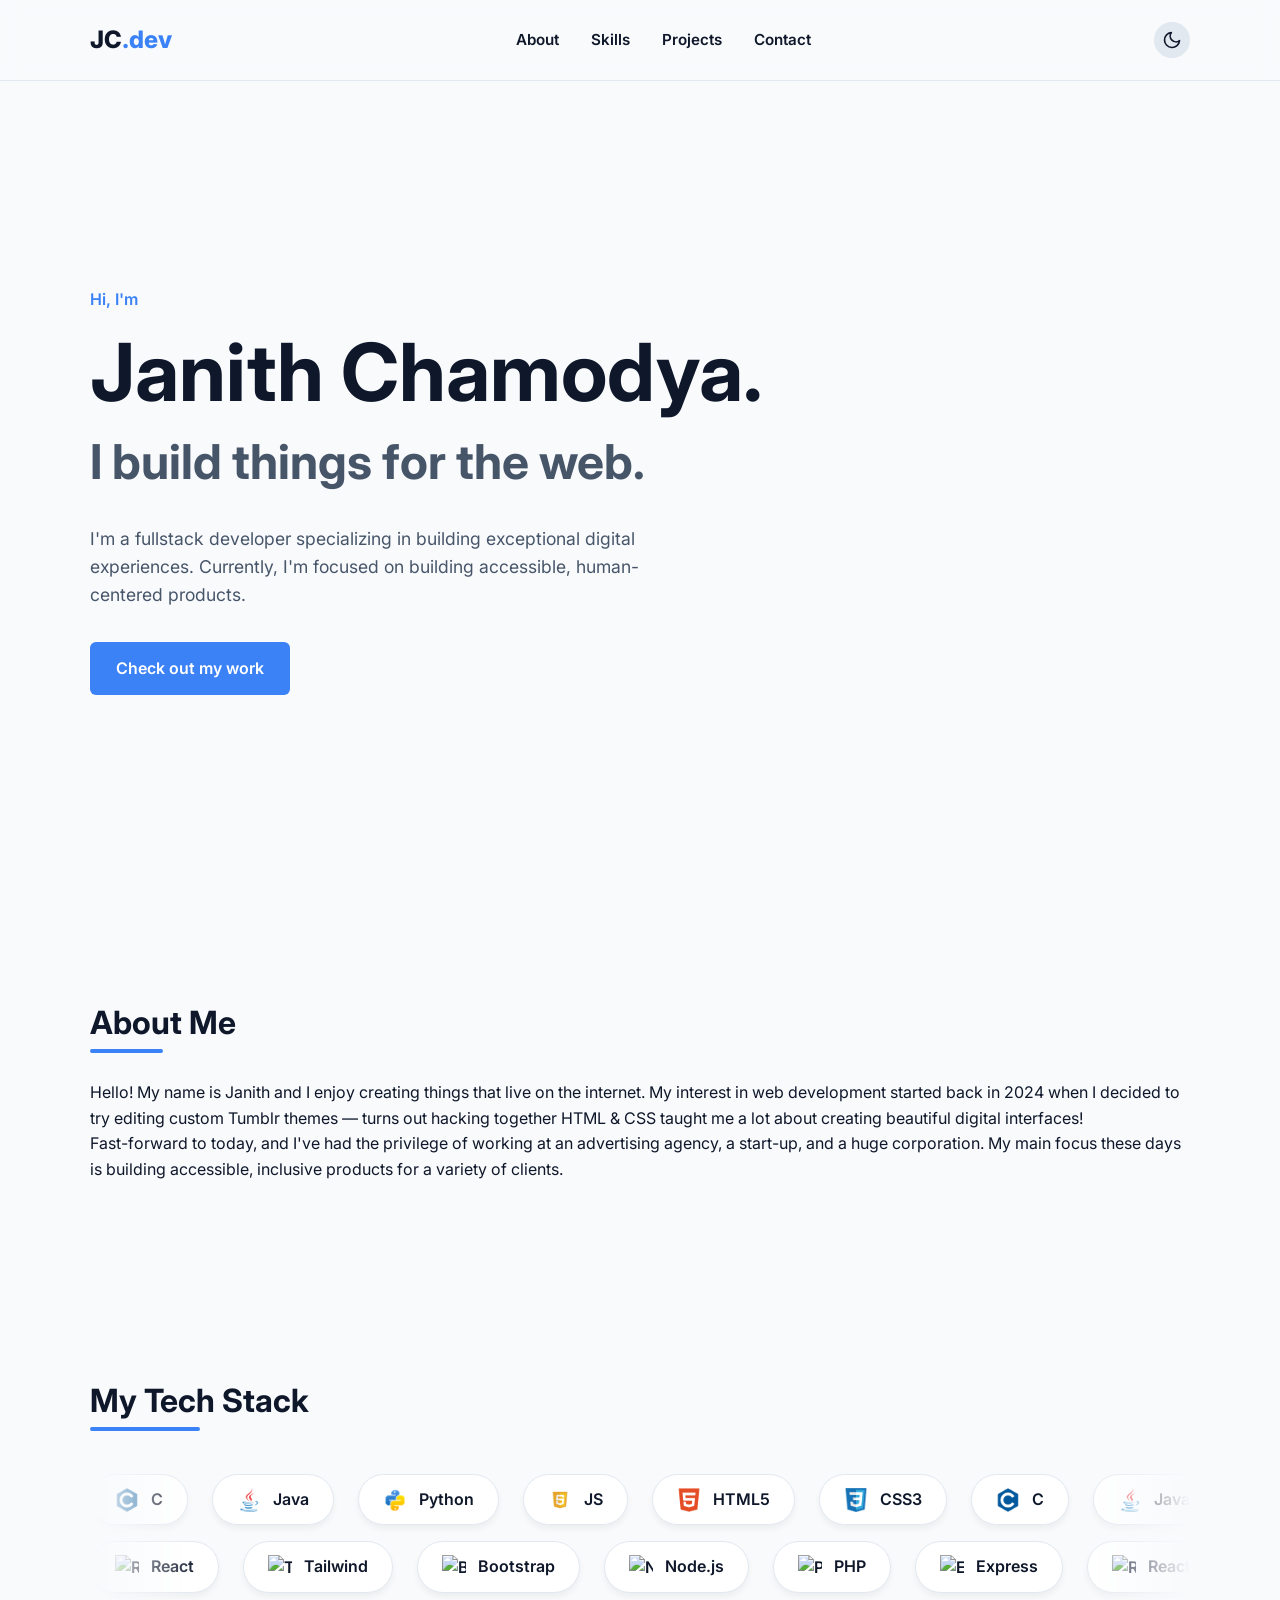
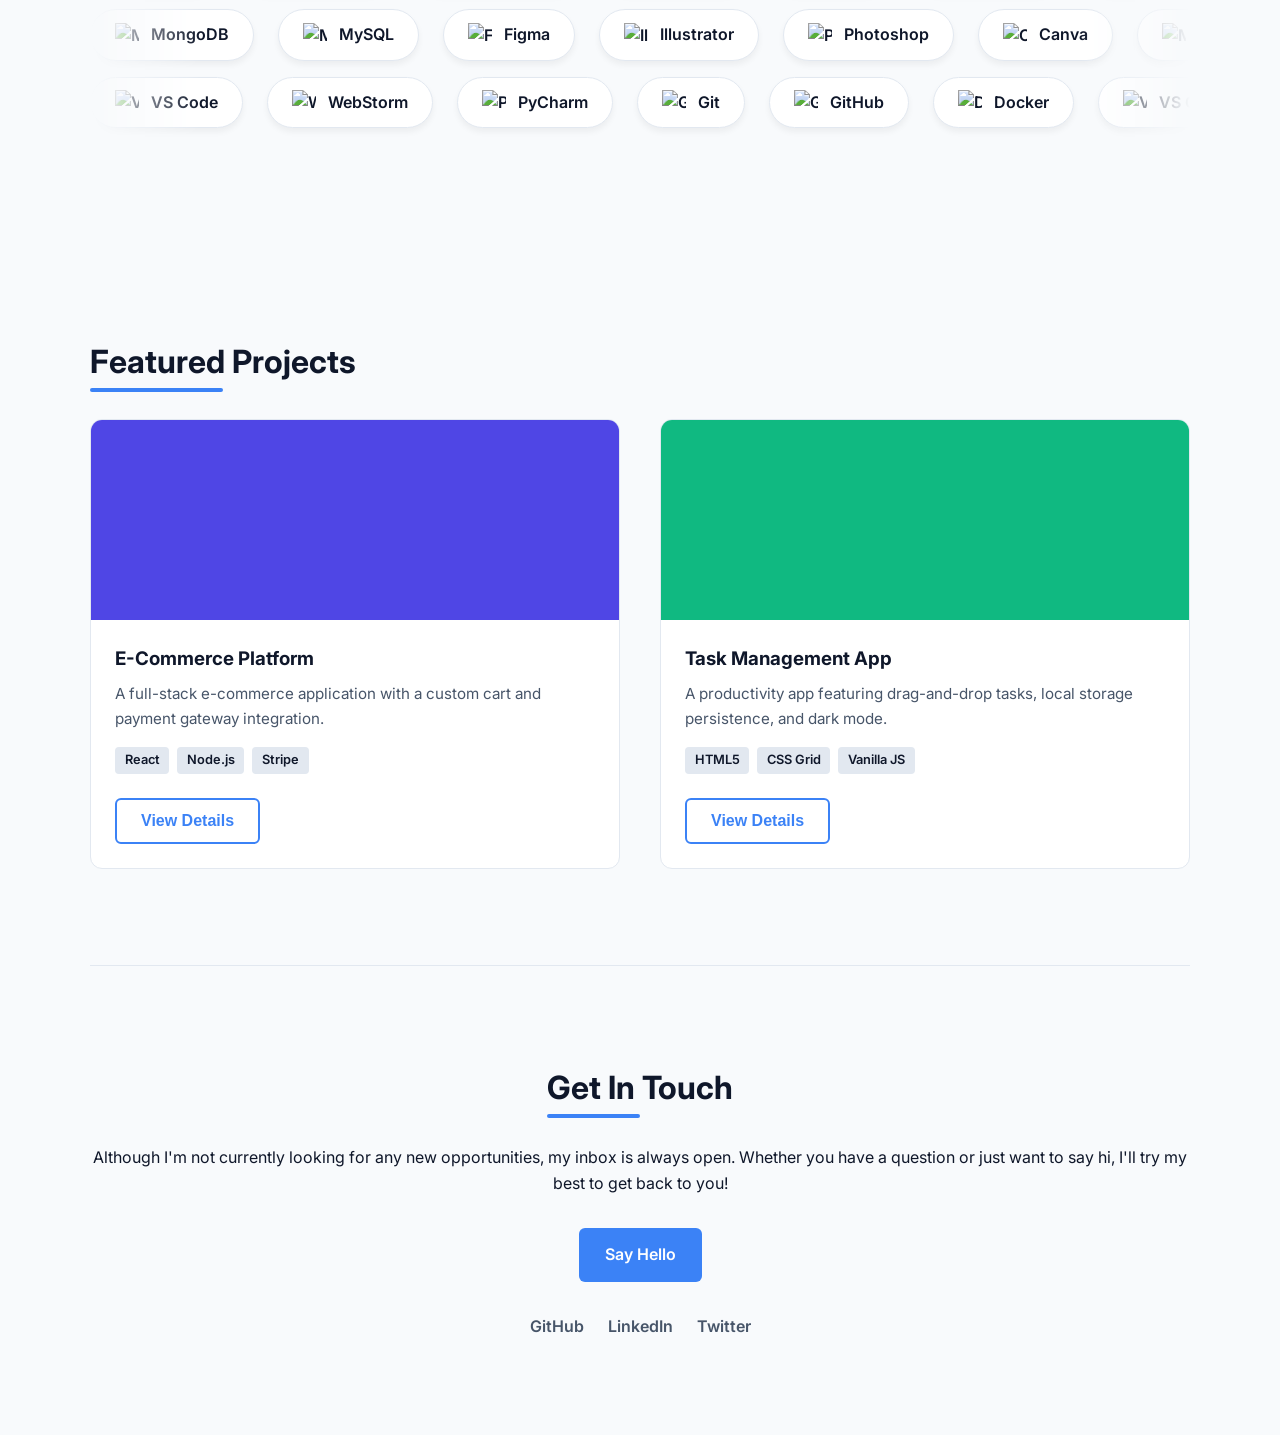
==== Task_1_Portfolio/index.html @ 0ad291b7 "updated skills section" ====
<!DOCTYPE html>
<html lang="en" data-theme="light">
<head>
    <meta charset="UTF-8">
    <meta name="viewport" content="width=device-width, initial-scale=1.0">
    <title>Janith Chamodya | Fullstack Developer</title>
    <!-- Google Fonts for a sleek look -->
    <link href="https://fonts.googleapis.com/css2?family=Inter:wght@300;400;600;800&display=swap" rel="stylesheet">
    <link rel="stylesheet" href="style.css">
</head>
<body>

    <!-- HEADER & NAVIGATION -->
    <header>
        <nav class="container">
            <a href="#hero" class="logo">JC<span>.dev</span></a>
            
            <ul class="nav-links" id="nav-links">
                <li><a href="#about">About</a></li>
                <li><a href="#skills">Skills</a></li>
                <li><a href="#projects">Projects</a></li>
                <li><a href="#contact">Contact</a></li>
            </ul>

            <div class="nav-actions">
                <!-- Theme Toggle Button -->
                <button id="theme-toggle" aria-label="Toggle Dark Mode">
                    <svg id="moon-icon" xmlns="http://www.w3.org/2000/svg" width="20" height="20" viewBox="0 0 24 24" fill="none" stroke="currentColor" stroke-width="2" stroke-linecap="round" stroke-linejoin="round"><path d="M21 12.79A9 9 0 1 1 11.21 3 7 7 0 0 0 21 12.79z"></path></svg>
                    <svg id="sun-icon" style="display:none;" xmlns="http://www.w3.org/2000/svg" width="20" height="20" viewBox="0 0 24 24" fill="none" stroke="currentColor" stroke-width="2" stroke-linecap="round" stroke-linejoin="round"><circle cx="12" cy="12" r="5"></circle><line x1="12" y1="1" x2="12" y2="3"></line><line x1="12" y1="21" x2="12" y2="23"></line><line x1="4.22" y1="4.22" x2="5.64" y2="5.64"></line><line x1="18.36" y1="18.36" x2="19.78" y2="19.78"></line><line x1="1" y1="12" x2="3" y2="12"></line><line x1="21" y1="12" x2="23" y2="12"></line><line x1="4.22" y1="19.78" x2="5.64" y2="18.36"></line><line x1="18.36" y1="5.64" x2="19.78" y2="4.22"></line></svg>
                </button>
                <!-- Mobile Hamburger -->
                <button id="hamburger" class="hamburger" aria-label="Menu">
                    <span></span><span></span><span></span>
                </button>
            </div>
        </nav>
    </header>

    <main>
        <!-- HERO SECTION -->
        <section id="hero" class="container">
            <div class="hero-content">
                <p class="greeting">Hi, I'm</p>
                <h1>Janith Chamodya.</h1>
                <h2>I build things for the web.</h2>
                <p class="hero-desc">I'm a fullstack developer specializing in building exceptional digital experiences. Currently, I'm focused on building accessible, human-centered products.</p>
                <a href="#projects" class="btn primary-btn">Check out my work</a>
            </div>
        </section>

        <!-- ABOUT SECTION -->
        <section id="about" class="container section">
            <h2 class="section-title">About Me</h2>
            <div class="about-content">
                <p>Hello! My name is Janith and I enjoy creating things that live on the internet. My interest in web development started back in 2024 when I decided to try editing custom Tumblr themes — turns out hacking together HTML & CSS taught me a lot about creating beautiful digital interfaces!</p>
                <p>Fast-forward to today, and I've had the privilege of working at an advertising agency, a start-up, and a huge corporation. My main focus these days is building accessible, inclusive products for a variety of clients.</p>
            </div>
        </section>

        <!-- SKILLS SECTION -->
        <section id="skills" class="container section">
            <h2 class="section-title">My Tech Stack</h2>
            
            <div class="carousel-container">
                
                <!-- Row 1: Languages & Frontend -->
                <div class="carousel-track">
                    <!-- We duplicate the items so the loop is seamless -->
                    <div class="skill-item"><img src="./assets/free-c-icon-svg-download-png-1175247.png" alt="C"> C</div>
                    <div class="skill-item"><img src="./assets/java.png" alt="Java"> Java</div>
                    <div class="skill-item"><img src="./assets/python.png" alt="Python"> Python</div>
                    <div class="skill-item"><img src="./assets/javascript-logo-javascript-icon-transparent-free-png.png" alt="JavaScript"> JS</div>
                    <div class="skill-item"><img src="./assets/html.png" alt="HTML5"> HTML5</div>
                    <div class="skill-item"><img src="./assets/css.png" alt="CSS3"> CSS3</div>
                    
                    <!-- Duplicated for seamless scroll -->
                    <div class="skill-item"><img src="./assets/free-c-icon-svg-download-png-1175247.png" alt="C"> C</div>
                    <div class="skill-item"><img src="./assets/java.png" alt="Java"> Java</div>
                    <div class="skill-item"><img src="./assets/python.png" alt="Python"> Python</div>
                    <div class="skill-item"><img src="./assets/javascript-logo-javascript-icon-transparent-free-png.png" alt="JavaScript"> JS</div>
                    <div class="skill-item"><img src="./assets/html.png" alt="HTML5"> HTML5</div>
                    <div class="skill-item"><img src="./assets/css.png" alt="CSS3"> CSS3</div>
                </div>

                <!-- Row 2: Frameworks & Backend -->
                <div class="carousel-track reverse">
                    <div class="skill-item"><img src="path/to/react-icon.png" alt="React"> React</div>
                    <div class="skill-item"><img src="path/to/tailwind-icon.png" alt="Tailwind"> Tailwind</div>
                    <div class="skill-item"><img src="path/to/bootstrap-icon.png" alt="Bootstrap"> Bootstrap</div>
                    <div class="skill-item"><img src="path/to/node-icon.png" alt="Node.js"> Node.js</div>
                    <div class="skill-item"><img src="path/to/php-icon.png" alt="PHP"> PHP</div>
                    <div class="skill-item"><img src="path/to/express-icon.png" alt="Express"> Express</div>

                    <!-- Duplicated for seamless scroll -->
                    <div class="skill-item"><img src="path/to/react-icon.png" alt="React"> React</div>
                    <div class="skill-item"><img src="path/to/tailwind-icon.png" alt="Tailwind"> Tailwind</div>
                    <div class="skill-item"><img src="path/to/bootstrap-icon.png" alt="Bootstrap"> Bootstrap</div>
                    <div class="skill-item"><img src="path/to/node-icon.png" alt="Node.js"> Node.js</div>
                    <div class="skill-item"><img src="path/to/php-icon.png" alt="PHP"> PHP</div>
                    <div class="skill-item"><img src="path/to/express-icon.png" alt="Express"> Express</div>
                </div>

                <!-- Row 3: Database & Design -->
                <div class="carousel-track">
                    <div class="skill-item"><img src="path/to/mongo-icon.png" alt="MongoDB"> MongoDB</div>
                    <div class="skill-item"><img src="path/to/mysql-icon.png" alt="MySQL"> MySQL</div>
                    <div class="skill-item"><img src="path/to/figma-icon.png" alt="Figma"> Figma</div>
                    <div class="skill-item"><img src="path/to/ai-icon.png" alt="Illustrator"> Illustrator</div>
                    <div class="skill-item"><img src="path/to/ps-icon.png" alt="Photoshop"> Photoshop</div>
                    <div class="skill-item"><img src="path/to/canva-icon.png" alt="Canva"> Canva</div>
                    
                    <!-- Duplicated for seamless scroll -->
                    <div class="skill-item"><img src="path/to/mongo-icon.png" alt="MongoDB"> MongoDB</div>
                    <div class="skill-item"><img src="path/to/mysql-icon.png" alt="MySQL"> MySQL</div>
                    <div class="skill-item"><img src="path/to/figma-icon.png" alt="Figma"> Figma</div>
                    <div class="skill-item"><img src="path/to/ai-icon.png" alt="Illustrator"> Illustrator</div>
                    <div class="skill-item"><img src="path/to/ps-icon.png" alt="Photoshop"> Photoshop</div>
                    <div class="skill-item"><img src="path/to/canva-icon.png" alt="Canva"> Canva</div>
                </div>

                <!-- Row 4: Dev Tools -->
                <div class="carousel-track reverse">
                    <div class="skill-item"><img src="path/to/vscode-icon.png" alt="VS Code"> VS Code</div>
                    <div class="skill-item"><img src="path/to/webstorm-icon.png" alt="WebStorm"> WebStorm</div>
                    <div class="skill-item"><img src="path/to/pycharm-icon.png" alt="PyCharm"> PyCharm</div>
                    <div class="skill-item"><img src="path/to/git-icon.png" alt="Git"> Git</div>
                    <div class="skill-item"><img src="path/to/github-icon.png" alt="GitHub"> GitHub</div>
                    <div class="skill-item"><img src="path/to/docker-icon.png" alt="Docker"> Docker</div>

                    <!-- Duplicated for seamless scroll -->
                    <div class="skill-item"><img src="path/to/vscode-icon.png" alt="VS Code"> VS Code</div>
                    <div class="skill-item"><img src="path/to/webstorm-icon.png" alt="WebStorm"> WebStorm</div>
                    <div class="skill-item"><img src="path/to/pycharm-icon.png" alt="PyCharm"> PyCharm</div>
                    <div class="skill-item"><img src="path/to/git-icon.png" alt="Git"> Git</div>
                    <div class="skill-item"><img src="path/to/github-icon.png" alt="GitHub"> GitHub</div>
                    <div class="skill-item"><img src="path/to/docker-icon.png" alt="Docker"> Docker</div>
                </div>

            </div>
        </section>

        <!-- PROJECTS SECTION -->
        <section id="projects" class="container section">
            <h2 class="section-title">Featured Projects</h2>
            <div class="projects-grid">
                
                <!-- Project 1 -->
                <article class="project-card">
                    <div class="project-image" style="background-color: #4F46E5;"></div>
                    <div class="project-info">
                        <h3>E-Commerce Platform</h3>
                        <p>A full-stack e-commerce application with a custom cart and payment gateway integration.</p>
                        <div class="project-tags">
                            <span>React</span><span>Node.js</span><span>Stripe</span>
                        </div>
                        <button class="btn outline-btn open-modal" data-project="ecommerce">View Details</button>
                    </div>
                </article>

                <!-- Project 2 -->
                <article class="project-card">
                    <div class="project-image" style="background-color: #10B981;"></div>
                    <div class="project-info">
                        <h3>Task Management App</h3>
                        <p>A productivity app featuring drag-and-drop tasks, local storage persistence, and dark mode.</p>
                        <div class="project-tags">
                            <span>HTML5</span><span>CSS Grid</span><span>Vanilla JS</span>
                        </div>
                        <button class="btn outline-btn open-modal" data-project="task">View Details</button>
                    </div>
                </article>

            </div>
        </section>

        <!-- CONTACT / FOOTER -->
        <footer id="contact" class="container section text-center">
            <h2 class="section-title">Get In Touch</h2>
            <p>Although I'm not currently looking for any new opportunities, my inbox is always open. Whether you have a question or just want to say hi, I'll try my best to get back to you!</p>
            <a href="mailto:hello@janedoe.com" class="btn primary-btn mt-2">Say Hello</a>
            
            <div class="socials mt-2">
                <a href="#" target="_blank">GitHub</a>
                <a href="#" target="_blank">LinkedIn</a>
                <a href="#" target="_blank">Twitter</a>
            </div>
        </footer>
    </main>

    <!-- PROJECT MODAL -->
    <div id="project-modal" class="modal">
        <div class="modal-content">
            <button class="close-modal">&times;</button>
            <h3 id="modal-title">Project Title</h3>
            <p id="modal-desc">Project description goes here...</p>
            <div class="modal-links">
                <a href="#" id="modal-live" class="btn primary-btn" target="_blank">Live Demo</a>
                <a href="#" id="modal-code" class="btn outline-btn" target="_blank">Source Code</a>
            </div>
        </div>
    </div>

    <script src="script.js"></script>
</body>
</html>
---- Task_1_Portfolio/style.css ----
/* --- VARIABLES & THEMING --- */
:root {
    /* Light Theme (Default) */
    --bg-main: #f8fafc;
    --bg-card: #ffffff;
    --text-main: #0f172a;
    --text-muted: #475569;
    --primary: #3b82f6;
    --primary-hover: #2563eb;
    --border: #e2e8f0;
    --nav-bg: rgba(248, 250, 252, 0.85);
}

[data-theme="dark"] {
    /* Dark Theme */
    --bg-main: #0f172a;
    --bg-card: #1e293b;
    --text-main: #f8fafc;
    --text-muted: #94a3b8;
    --primary: #60a5fa;
    --primary-hover: #3b82f6;
    --border: #334155;
    --nav-bg: rgba(15, 23, 42, 0.85);
}

/* --- RESET & BASE --- */
* {
    margin: 0;
    padding: 0;
    box-sizing: border-box;
}

html {
    scroll-behavior: smooth; /* Smooth Scrolling Requirement */
}

body {
    font-family: 'Inter', sans-serif;
    background-color: var(--bg-main);
    color: var(--text-main);
    line-height: 1.6;
    transition: background-color 0.3s ease, color 0.3s ease;
}

.container {
    width: 90%;
    max-width: 1100px;
    margin: 0 auto;
}

.section {
    padding: 6rem 0;
}

.section-title {
    font-size: 2rem;
    margin-bottom: 2rem;
    position: relative;
    display: inline-block;
}

.section-title::after {
    content: '';
    position: absolute;
    bottom: -5px;
    left: 0;
    width: 50%;
    height: 4px;
    background-color: var(--primary);
    border-radius: 2px;
}

/* --- BUTTONS --- */
.btn {
    display: inline-block;
    padding: 0.75rem 1.5rem;
    border-radius: 6px;
    font-weight: 600;
    text-decoration: none;
    cursor: pointer;
    transition: all 0.2s ease;
    border: 2px solid transparent;
    font-size: 1rem;
}

.primary-btn {
    background-color: var(--primary);
    color: #ffffff;
}

.primary-btn:hover {
    background-color: var(--primary-hover);
    transform: translateY(-2px);
}

.outline-btn {
    background-color: transparent;
    border-color: var(--primary);
    color: var(--primary);
}

.outline-btn:hover {
    background-color: var(--primary);
    color: #ffffff;
}

/* --- HEADER & NAVIGATION --- */
header {
    position: sticky;
    top: 0;
    z-index: 100;
    background-color: var(--nav-bg);
    backdrop-filter: blur(10px);
    border-bottom: 1px solid var(--border);
}

nav {
    display: flex;
    justify-content: space-between;
    align-items: center;
    height: 80px;
}

.logo {
    font-size: 1.5rem;
    font-weight: 800;
    color: var(--text-main);
    text-decoration: none;
}
.logo span { color: var(--primary); }

.nav-links {
    display: flex;
    list-style: none;
    gap: 2rem;
}

.nav-links a {
    color: var(--text-main);
    text-decoration: none;
    font-weight: 600;
    font-size: 0.95rem;
    transition: color 0.2s;
}

.nav-links a:hover {
    color: var(--primary);
}

.nav-actions {
    display: flex;
    align-items: center;
    gap: 1rem;
}

#theme-toggle {
    background: none;
    border: none;
    color: var(--text-main);
    cursor: pointer;
    display: flex;
    align-items: center;
    justify-content: center;
    padding: 0.5rem;
    border-radius: 50%;
    background-color: var(--border);
}

.hamburger {
    display: none;
    background: none;
    border: none;
    cursor: pointer;
    flex-direction: column;
    gap: 5px;
}

.hamburger span {
    display: block;
    width: 25px;
    height: 3px;
    background-color: var(--text-main);
    transition: 0.3s;
}

/* --- HERO SECTION --- */
#hero {
    min-height: calc(100vh - 80px);
    display: flex;
    align-items: center;
}

.greeting {
    color: var(--primary);
    font-weight: 600;
    margin-bottom: 1rem;
}

#hero h1 {
    font-size: clamp(3rem, 8vw, 5rem);
    line-height: 1.1;
    margin-bottom: 0.5rem;
}

#hero h2 {
    font-size: clamp(2rem, 5vw, 3rem);
    color: var(--text-muted);
    margin-bottom: 1.5rem;
}

.hero-desc {
    max-width: 600px;
    color: var(--text-muted);
    font-size: 1.1rem;
    margin-bottom: 2rem;
}

/* --- SKILLS GRID --- */
.skills-grid {
    display: grid;
    grid-template-columns: repeat(auto-fill, minmax(150px, 1fr));
    gap: 1.5rem;
}

.skill-card {
    background-color: var(--bg-card);
    padding: 1.5rem;
    text-align: center;
    border-radius: 8px;
    font-weight: 600;
    border: 1px solid var(--border);
    transition: transform 0.2s, box-shadow 0.2s;
}

.skill-card:hover {
    transform: translateY(-5px);
    box-shadow: 0 10px 20px rgba(0,0,0,0.05);
    border-color: var(--primary);
}

/* --- ANIMATED SKILLS CAROUSEL --- */
.carousel-container {
    width: 100%;
    overflow: hidden; /* Hides the scrollbar and overflow */
    display: flex;
    flex-direction: column;
    gap: 1rem;
    padding: 1rem 0;
    /* Fades the edges so items appear/disappear smoothly */
    -webkit-mask-image: linear-gradient(to right, transparent, black 10%, black 90%, transparent);
    mask-image: linear-gradient(to right, transparent, black 10%, black 90%, transparent);
}

.carousel-track {
    display: flex;
    gap: 1.5rem;
    width: max-content; /* Allows track to be wider than screen */
    /* Animation: 30s duration, linear speed, infinite loop */
    animation: scrollLeft 30s linear infinite;
}

/* Pause animation on hover so users can read the skills */
.carousel-container:hover .carousel-track {
    animation-play-state: paused;
}

/* Reverse direction for alternating rows */
.carousel-track.reverse {
    animation: scrollRight 35s linear infinite;
}
.carousel-container:hover .carousel-track.reverse {
    animation-play-state: paused;
}

.skill-item {
    background-color: var(--bg-card);
    border: 1px solid var(--border);
    padding: 0.75rem 1.5rem;
    border-radius: 50px; /* Pill shape */
    display: flex;
    align-items: center;
    gap: 0.75rem;
    font-weight: 600;
    font-size: 1rem;
    color: var(--text-main);
    box-shadow: 0 4px 6px rgba(0,0,0,0.05);
    transition: transform 0.2s, border-color 0.2s;
    white-space: nowrap;
}

.skill-item:hover {
    transform: translateY(-3px);
    border-color: var(--primary);
}

.skill-item img {
    width: 24px;
    height: 24px;
    object-fit: contain;
}

/* --- KEYFRAMES FOR SCROLLING --- */
/* Moves left by exactly 50% (the width of one set of duplicated items) */
@keyframes scrollLeft {
    0% { transform: translateX(0); }
    100% { transform: translateX(-50%); }
}

/* Moves right by exactly 50% */
@keyframes scrollRight {
    0% { transform: translateX(-50%); }
    100% { transform: translateX(0); }
}

/* --- PROJECTS GRID --- */
.projects-grid {
    display: grid;
    grid-template-columns: repeat(auto-fit, minmax(300px, 1fr));
    gap: 2.5rem;
}

.project-card {
    background-color: var(--bg-card);
    border-radius: 12px;
    overflow: hidden;
    border: 1px solid var(--border);
    transition: transform 0.3s;
}

.project-card:hover {
    transform: translateY(-8px);
    box-shadow: 0 15px 30px rgba(0,0,0,0.1);
}

.project-image {
    height: 200px;
    width: 100%;
    /* In a real project, use an actual image tag here */
}

.project-info {
    padding: 1.5rem;
}

.project-info h3 {
    margin-bottom: 0.5rem;
}

.project-info p {
    color: var(--text-muted);
    font-size: 0.95rem;
    margin-bottom: 1rem;
}

.project-tags {
    display: flex;
    gap: 0.5rem;
    flex-wrap: wrap;
    margin-bottom: 1.5rem;
}

.project-tags span {
    font-size: 0.8rem;
    background-color: var(--border);
    padding: 0.2rem 0.6rem;
    border-radius: 4px;
    font-weight: 600;
}

/* --- FOOTER / CONTACT --- */
footer {
    padding-bottom: 3rem;
    border-top: 1px solid var(--border);
    padding-top: 4rem;
}

.text-center { text-align: center; }
.mt-2 { margin-top: 2rem; }

.socials {
    display: flex;
    justify-content: center;
    gap: 1.5rem;
}

.socials a {
    color: var(--text-muted);
    text-decoration: none;
    font-weight: 600;
}

.socials a:hover { color: var(--primary); }

/* --- MODAL --- */
.modal {
    display: none; 
    position: fixed;
    top: 0; left: 0; width: 100%; height: 100%;
    background-color: rgba(0,0,0,0.6);
    z-index: 1000;
    align-items: center;
    justify-content: center;
    backdrop-filter: blur(4px);
}

.modal.active {
    display: flex;
}

.modal-content {
    background-color: var(--bg-card);
    padding: 2.5rem;
    border-radius: 12px;
    max-width: 500px;
    width: 90%;
    position: relative;
    border: 1px solid var(--border);
}

.close-modal {
    position: absolute;
    top: 1rem;
    right: 1.5rem;
    font-size: 2rem;
    background: none;
    border: none;
    color: var(--text-muted);
    cursor: pointer;
}

.close-modal:hover { color: var(--primary); }

.modal-links {
    display: flex;
    gap: 1rem;
    margin-top: 1.5rem;
}

/* --- RESPONSIVE MEDIA QUERIES (Mobile First approach) --- */
@media (max-width: 768px) {
    .nav-links {
        display: none; /* Hide by default on mobile */
        position: absolute;
        top: 80px;
        left: 0;
        width: 100%;
        background-color: var(--bg-card);
        flex-direction: column;
        padding: 2rem;
        border-bottom: 1px solid var(--border);
        box-shadow: 0 10px 10px rgba(0,0,0,0.05);
    }

    .nav-links.active {
        display: flex; /* Show when toggled */
    }

    .hamburger {
        display: flex; /* Show hamburger on mobile */
    }
    
    /* Animate hamburger to 'X' */
    .hamburger.active span:nth-child(1) { transform: translateY(8px) rotate(45deg); }
    .hamburger.active span:nth-child(2) { opacity: 0; }
    .hamburger.active span:nth-child(3) { transform: translateY(-8px) rotate(-45deg); }
}
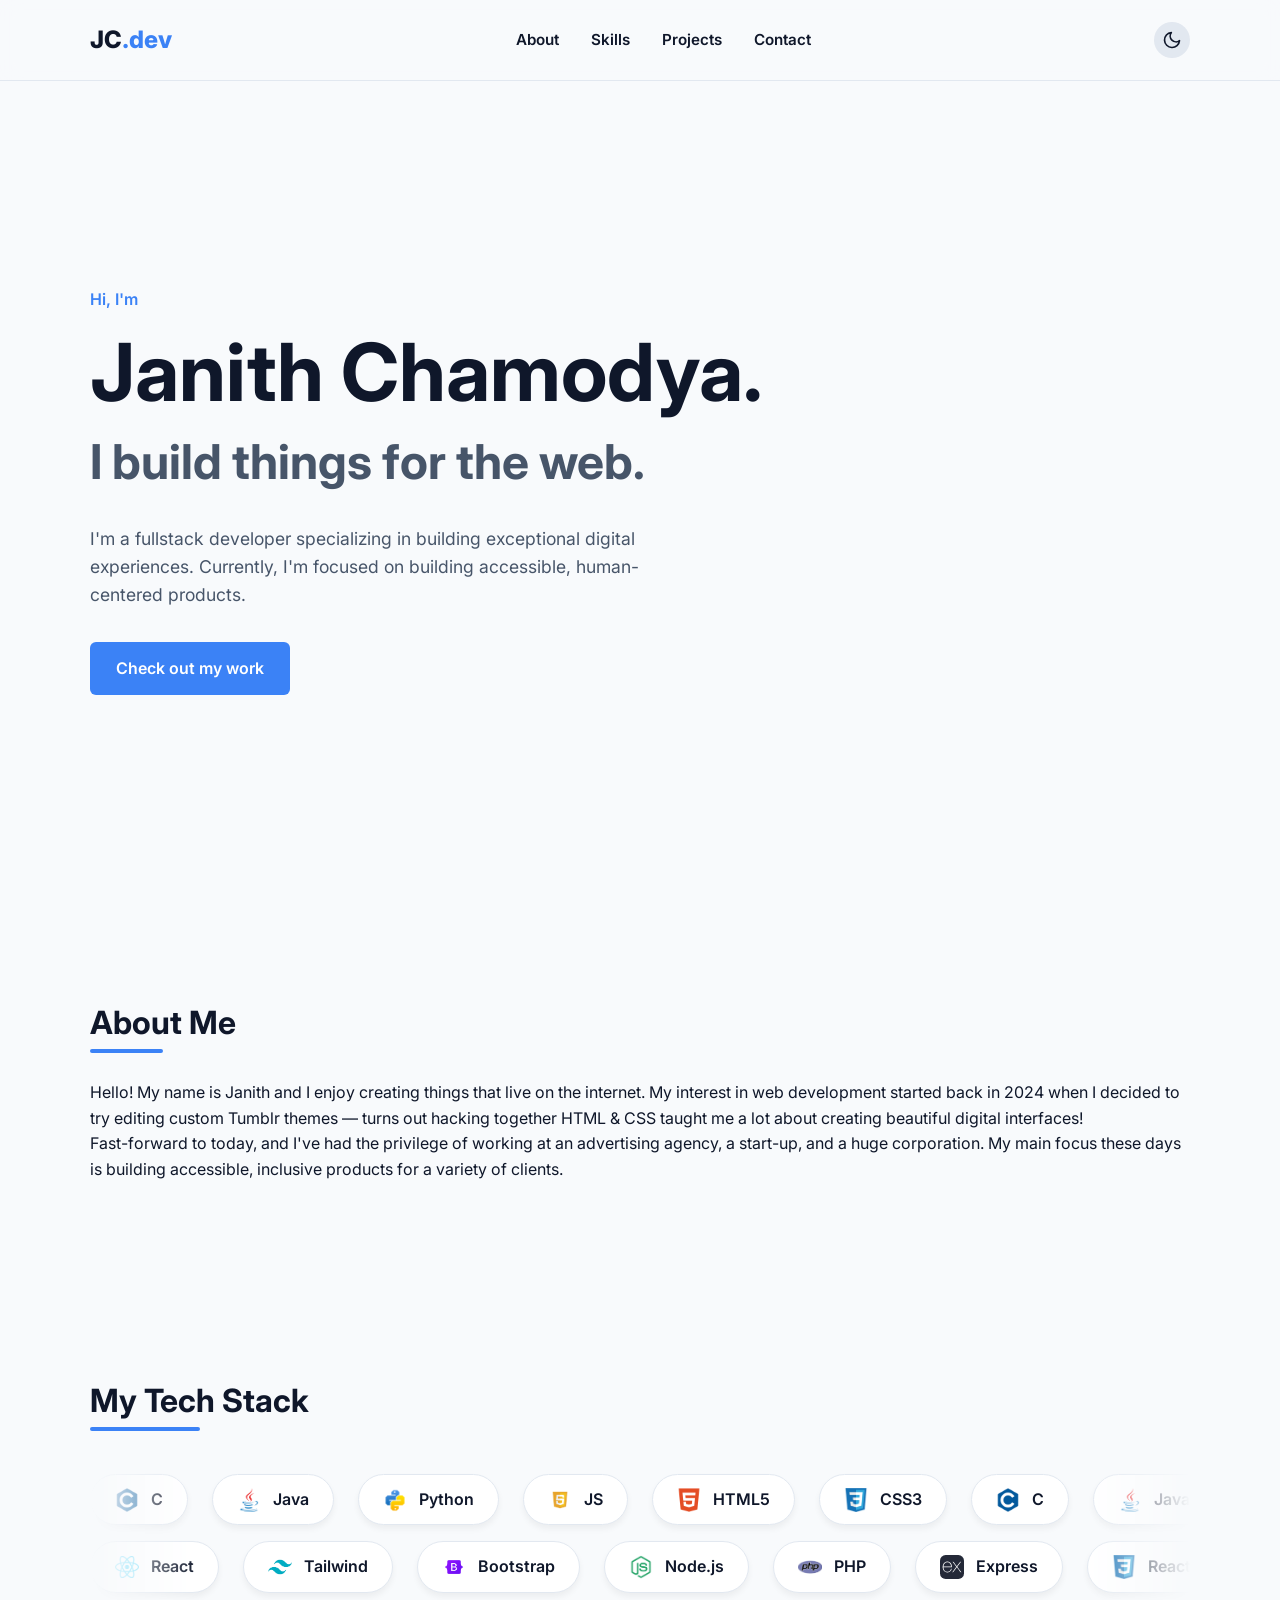
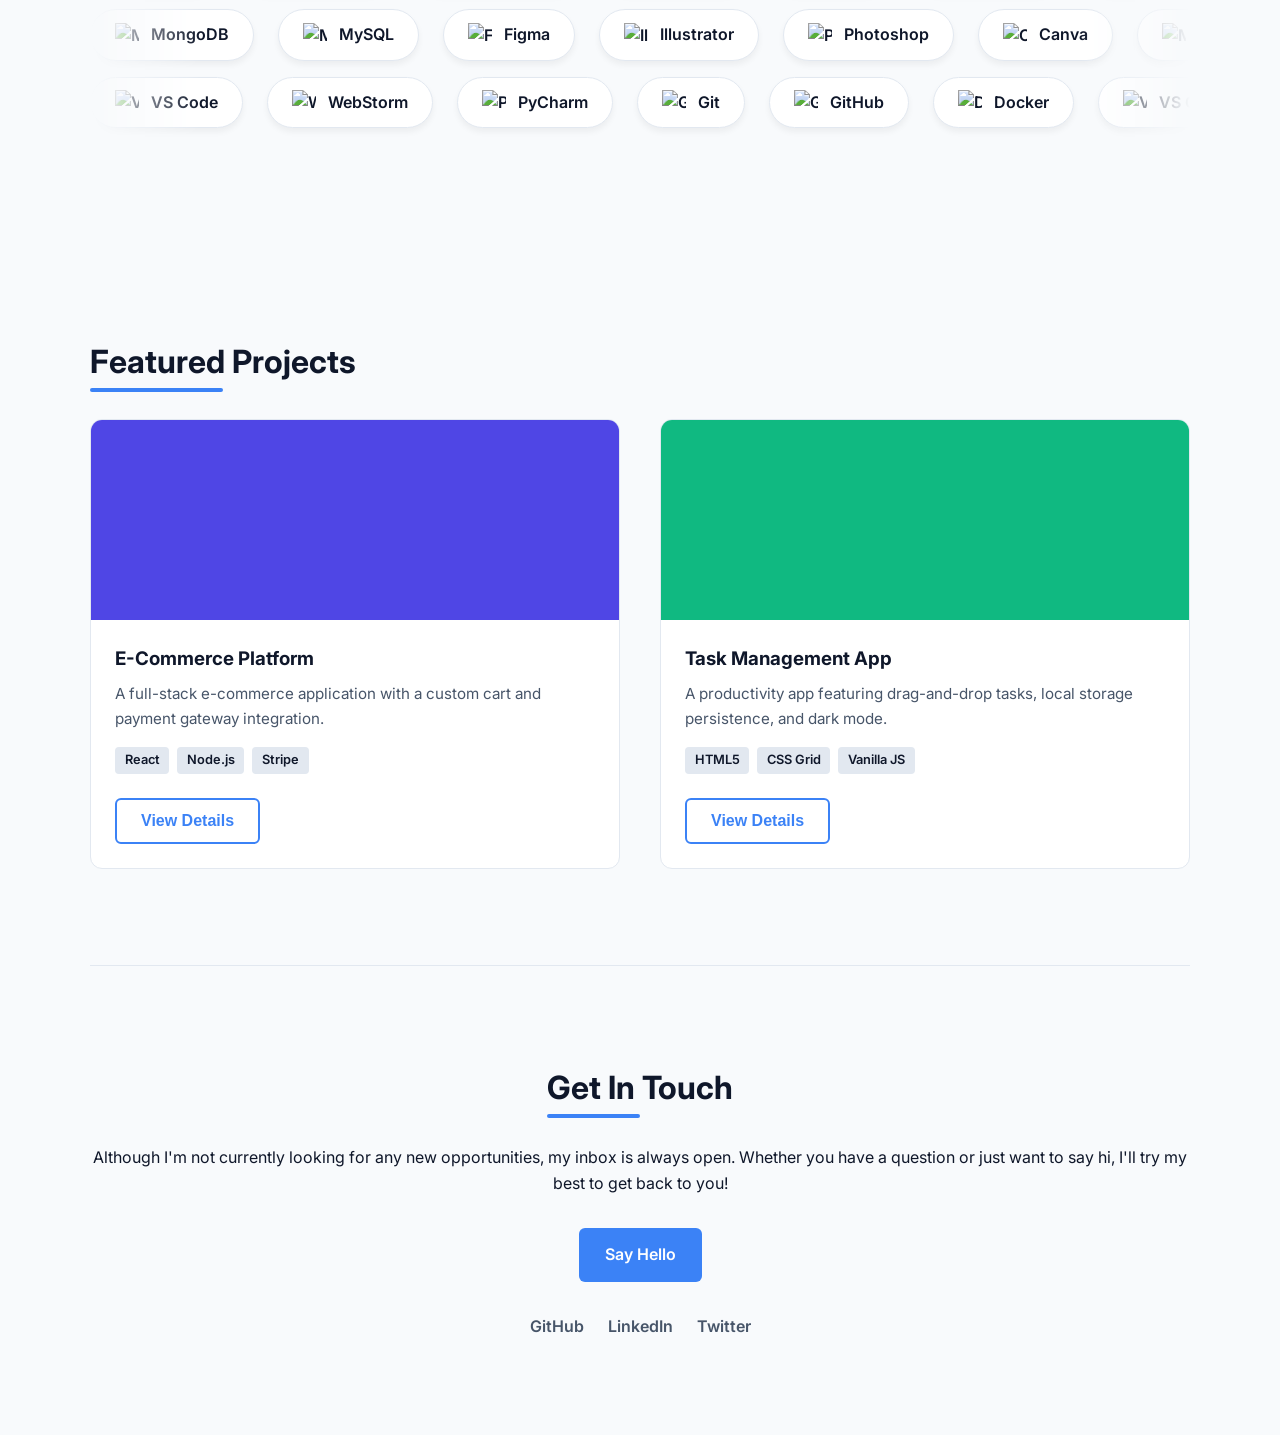
==== commit 116a1495: "updated skills section" ====
--- a/Task_1_Portfolio/index.html
+++ b/Task_1_Portfolio/index.html
@@ -84,20 +84,20 @@
 
                 <!-- Row 2: Frameworks & Backend -->
                 <div class="carousel-track reverse">
-                    <div class="skill-item"><img src="path/to/react-icon.png" alt="React"> React</div>
-                    <div class="skill-item"><img src="path/to/tailwind-icon.png" alt="Tailwind"> Tailwind</div>
-                    <div class="skill-item"><img src="path/to/bootstrap-icon.png" alt="Bootstrap"> Bootstrap</div>
-                    <div class="skill-item"><img src="path/to/node-icon.png" alt="Node.js"> Node.js</div>
-                    <div class="skill-item"><img src="path/to/php-icon.png" alt="PHP"> PHP</div>
-                    <div class="skill-item"><img src="path/to/express-icon.png" alt="Express"> Express</div>
-
-                    <!-- Duplicated for seamless scroll -->
-                    <div class="skill-item"><img src="path/to/react-icon.png" alt="React"> React</div>
-                    <div class="skill-item"><img src="path/to/tailwind-icon.png" alt="Tailwind"> Tailwind</div>
-                    <div class="skill-item"><img src="path/to/bootstrap-icon.png" alt="Bootstrap"> Bootstrap</div>
-                    <div class="skill-item"><img src="path/to/node-icon.png" alt="Node.js"> Node.js</div>
-                    <div class="skill-item"><img src="path/to/php-icon.png" alt="PHP"> PHP</div>
-                    <div class="skill-item"><img src="path/to/express-icon.png" alt="Express"> Express</div>
+                    <div class="skill-item"><img src="./assets/react.png" alt="React"> React</div>
+                    <div class="skill-item"><img src="./assets/tailwind_css.png" alt="Tailwind"> Tailwind</div>
+                    <div class="skill-item"><img src="./assets/bootstrap.png" alt="Bootstrap"> Bootstrap</div>
+                    <div class="skill-item"><img src="./assets/nodejs.png" alt="Node.js"> Node.js</div>
+                    <div class="skill-item"><img src="./assets/php.png" alt="PHP"> PHP</div>
+                    <div class="skill-item"><img src="./assets/express.svg" alt="Express"> Express</div>
+
+                    <!-- Duplicated for seamless scroll -->
+                    <div class="skill-item"><img src="./assets/css.png" alt="React"> React</div>
+                    <div class="skill-item"><img src="./assets/tailwind_css.png" alt="Tailwind"> Tailwind</div>
+                    <div class="skill-item"><img src="./assets/bootstrap.png" alt="Bootstrap"> Bootstrap</div>
+                    <div class="skill-item"><img src="./assets/nodejs.png" alt="Node.js"> Node.js</div>
+                    <div class="skill-item"><img src="./assets/php.png" alt="PHP"> PHP</div>
+                    <div class="skill-item"><img src="./assets/express.svg" alt="Express"> Express</div>
                 </div>
 
                 <!-- Row 3: Database & Design -->
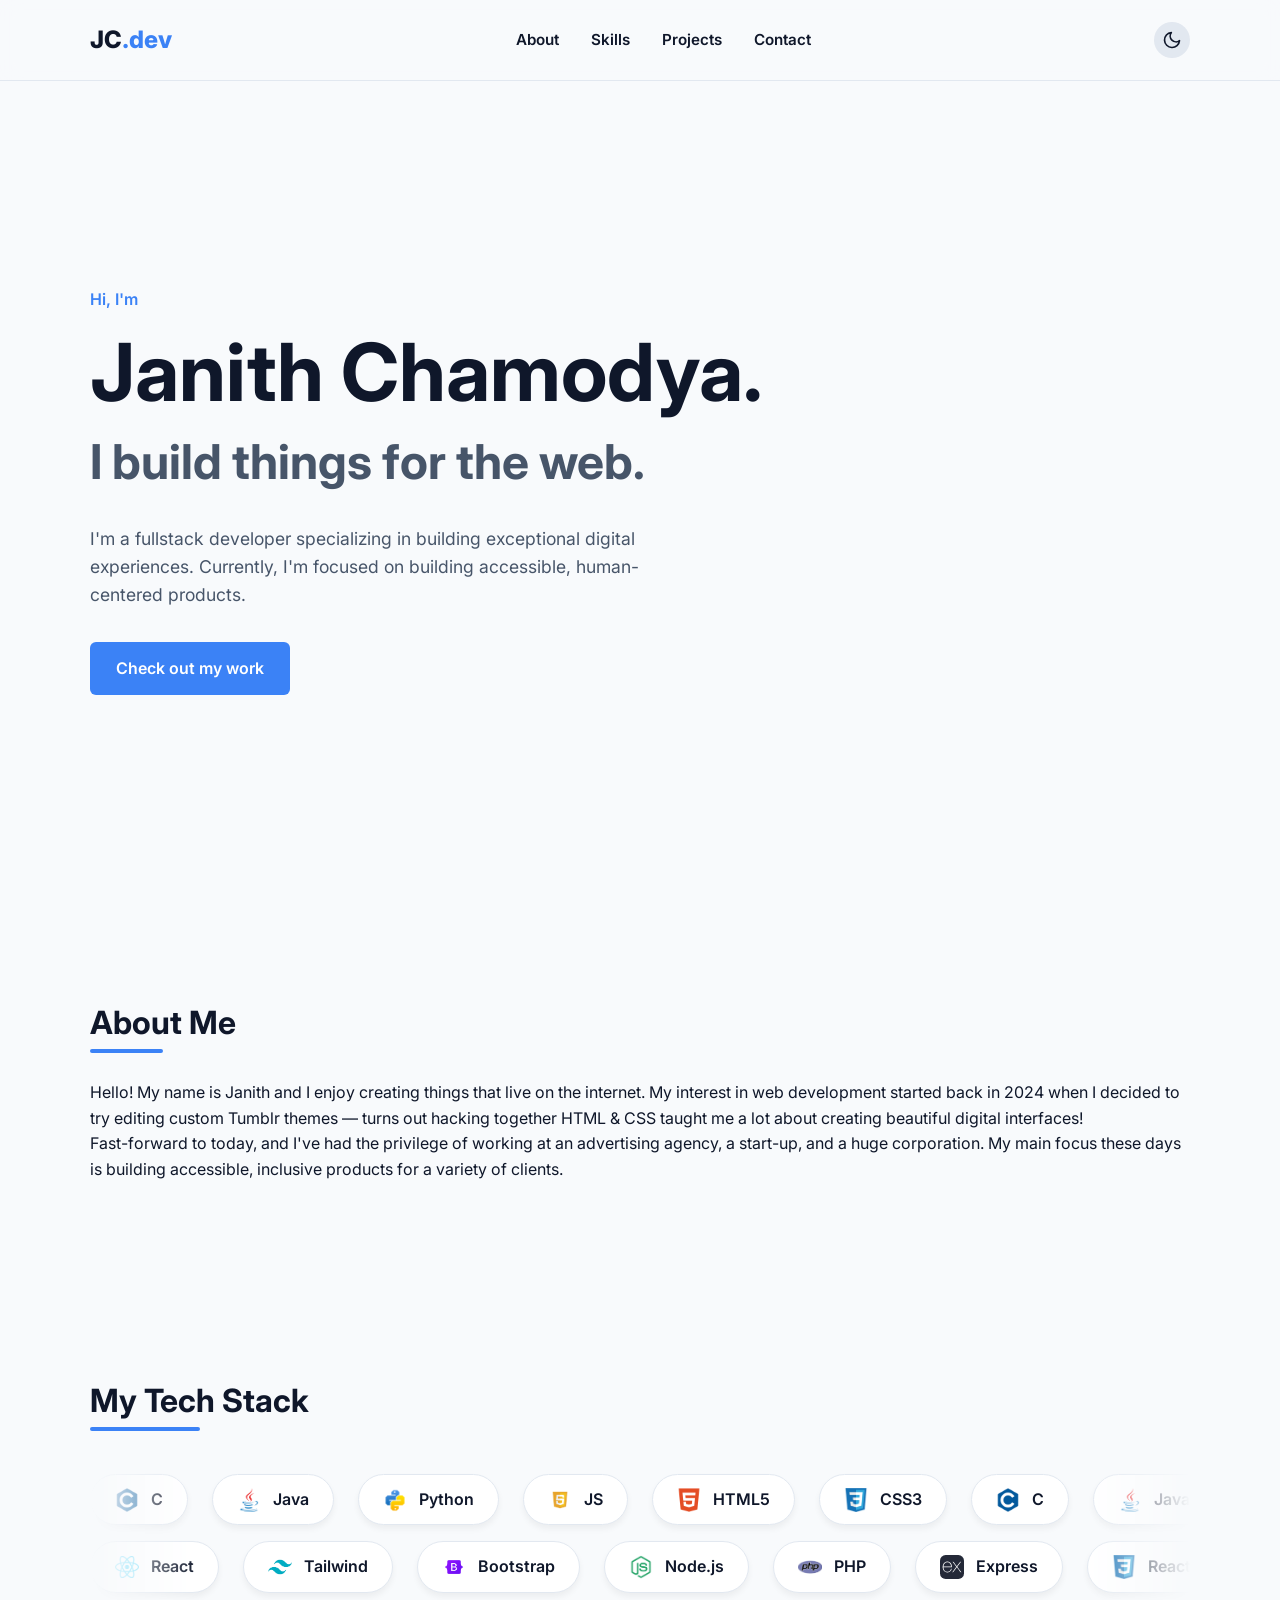
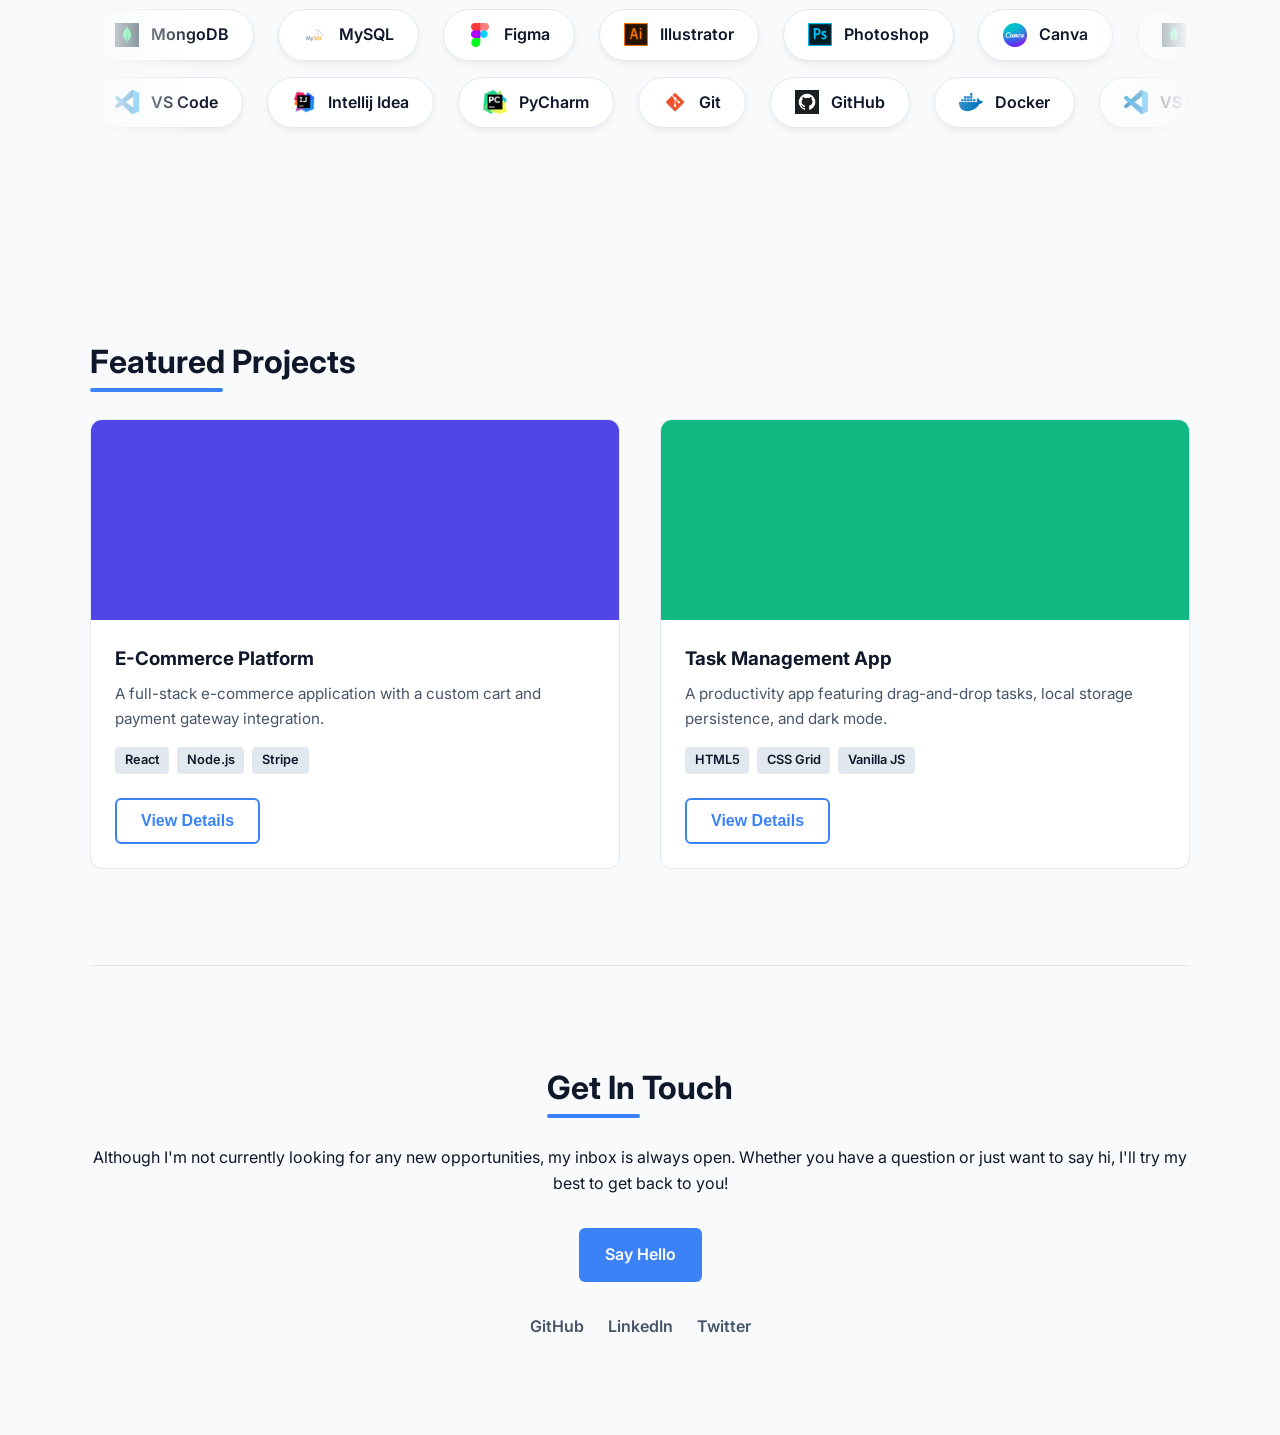
==== commit 3b21f0ff: "updated skills section" ====
--- a/Task_1_Portfolio/index.html
+++ b/Task_1_Portfolio/index.html
@@ -102,38 +102,38 @@
 
                 <!-- Row 3: Database & Design -->
                 <div class="carousel-track">
-                    <div class="skill-item"><img src="path/to/mongo-icon.png" alt="MongoDB"> MongoDB</div>
-                    <div class="skill-item"><img src="path/to/mysql-icon.png" alt="MySQL"> MySQL</div>
-                    <div class="skill-item"><img src="path/to/figma-icon.png" alt="Figma"> Figma</div>
-                    <div class="skill-item"><img src="path/to/ai-icon.png" alt="Illustrator"> Illustrator</div>
-                    <div class="skill-item"><img src="path/to/ps-icon.png" alt="Photoshop"> Photoshop</div>
-                    <div class="skill-item"><img src="path/to/canva-icon.png" alt="Canva"> Canva</div>
+                    <div class="skill-item"><img src="./assets/moongodb.png" alt="MongoDB"> MongoDB</div>
+                    <div class="skill-item"><img src="./assets/mysql-logo.svg" alt="MySQL"> MySQL</div>
+                    <div class="skill-item"><img src="./assets/figma.png" alt="Figma"> Figma</div>
+                    <div class="skill-item"><img src="./assets/illustrator.png" alt="Illustrator"> Illustrator</div>
+                    <div class="skill-item"><img src="./assets/photoshop.png" alt="Photoshop"> Photoshop</div>
+                    <div class="skill-item"><img src="./assets/canva.png" alt="Canva"> Canva</div>
                     
                     <!-- Duplicated for seamless scroll -->
-                    <div class="skill-item"><img src="path/to/mongo-icon.png" alt="MongoDB"> MongoDB</div>
-                    <div class="skill-item"><img src="path/to/mysql-icon.png" alt="MySQL"> MySQL</div>
-                    <div class="skill-item"><img src="path/to/figma-icon.png" alt="Figma"> Figma</div>
-                    <div class="skill-item"><img src="path/to/ai-icon.png" alt="Illustrator"> Illustrator</div>
-                    <div class="skill-item"><img src="path/to/ps-icon.png" alt="Photoshop"> Photoshop</div>
-                    <div class="skill-item"><img src="path/to/canva-icon.png" alt="Canva"> Canva</div>
+                    <div class="skill-item"><img src="./assets/moongodb.png" alt="MongoDB"> MongoDB</div>
+                    <div class="skill-item"><img src="./assets/mysql-logo.svg" alt="MySQL"> MySQL</div>
+                    <div class="skill-item"><img src="./assets/figma.png" alt="Figma"> Figma</div>
+                    <div class="skill-item"><img src="./assets/illustrator.png" alt="Illustrator"> Illustrator</div>
+                    <div class="skill-item"><img src="./assets/photoshop.png" alt="Photoshop"> Photoshop</div>
+                    <div class="skill-item"><img src="./assets/canva.png" alt="Canva"> Canva</div>
                 </div>
 
                 <!-- Row 4: Dev Tools -->
                 <div class="carousel-track reverse">
-                    <div class="skill-item"><img src="path/to/vscode-icon.png" alt="VS Code"> VS Code</div>
-                    <div class="skill-item"><img src="path/to/webstorm-icon.png" alt="WebStorm"> WebStorm</div>
-                    <div class="skill-item"><img src="path/to/pycharm-icon.png" alt="PyCharm"> PyCharm</div>
-                    <div class="skill-item"><img src="path/to/git-icon.png" alt="Git"> Git</div>
-                    <div class="skill-item"><img src="path/to/github-icon.png" alt="GitHub"> GitHub</div>
-                    <div class="skill-item"><img src="path/to/docker-icon.png" alt="Docker"> Docker</div>
-
-                    <!-- Duplicated for seamless scroll -->
-                    <div class="skill-item"><img src="path/to/vscode-icon.png" alt="VS Code"> VS Code</div>
-                    <div class="skill-item"><img src="path/to/webstorm-icon.png" alt="WebStorm"> WebStorm</div>
-                    <div class="skill-item"><img src="path/to/pycharm-icon.png" alt="PyCharm"> PyCharm</div>
-                    <div class="skill-item"><img src="path/to/git-icon.png" alt="Git"> Git</div>
-                    <div class="skill-item"><img src="path/to/github-icon.png" alt="GitHub"> GitHub</div>
-                    <div class="skill-item"><img src="path/to/docker-icon.png" alt="Docker"> Docker</div>
+                    <div class="skill-item"><img src="./assets/vscode.png" alt="VS Code"> VS Code</div>
+                    <div class="skill-item"><img src="./assets/intellij.png" alt="intellij"> Intellij Idea</div>
+                    <div class="skill-item"><img src="./assets/pycharm.png" alt="PyCharm"> PyCharm</div>
+                    <div class="skill-item"><img src="./assets/git.png" alt="Git"> Git</div>
+                    <div class="skill-item"><img src="./assets/github.png" alt="GitHub"> GitHub</div>
+                    <div class="skill-item"><img src="./assets/docker.png" alt="Docker"> Docker</div>
+
+                    <!-- Duplicated for seamless scroll -->
+                    <div class="skill-item"><img src="./assets/vscode.png" alt="VS Code"> VS Code</div>
+                    <div class="skill-item"><img src="./assets/intellij.png" alt="intellij"> Intellij Idea</div>
+                    <div class="skill-item"><img src="./assets/pycharm.png" alt="PyCharm"> PyCharm</div>
+                    <div class="skill-item"><img src="./assets/git.png" alt="Git"> Git</div>
+                    <div class="skill-item"><img src="./assets/github.png" alt="GitHub"> GitHub</div>
+                    <div class="skill-item"><img src="./assets/docker.png" alt="Docker"> Docker</div>
                 </div>
 
             </div>
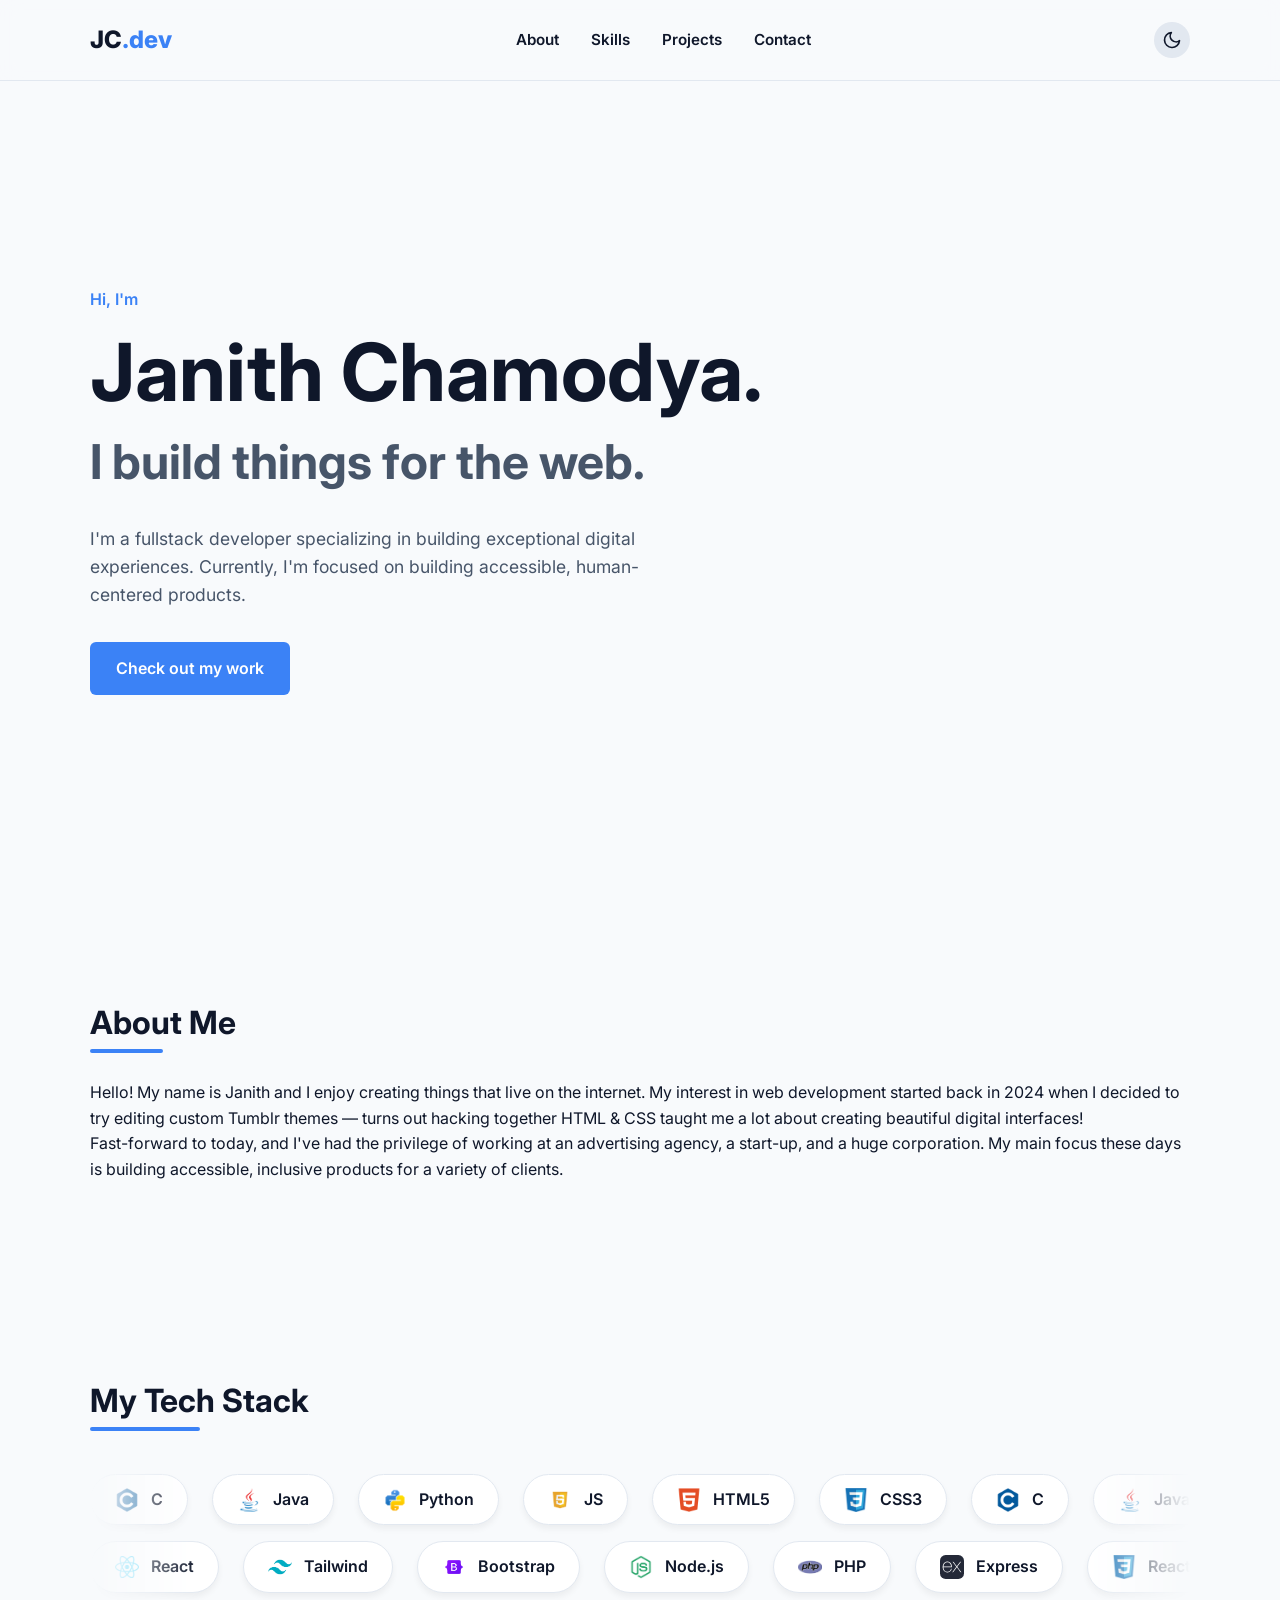
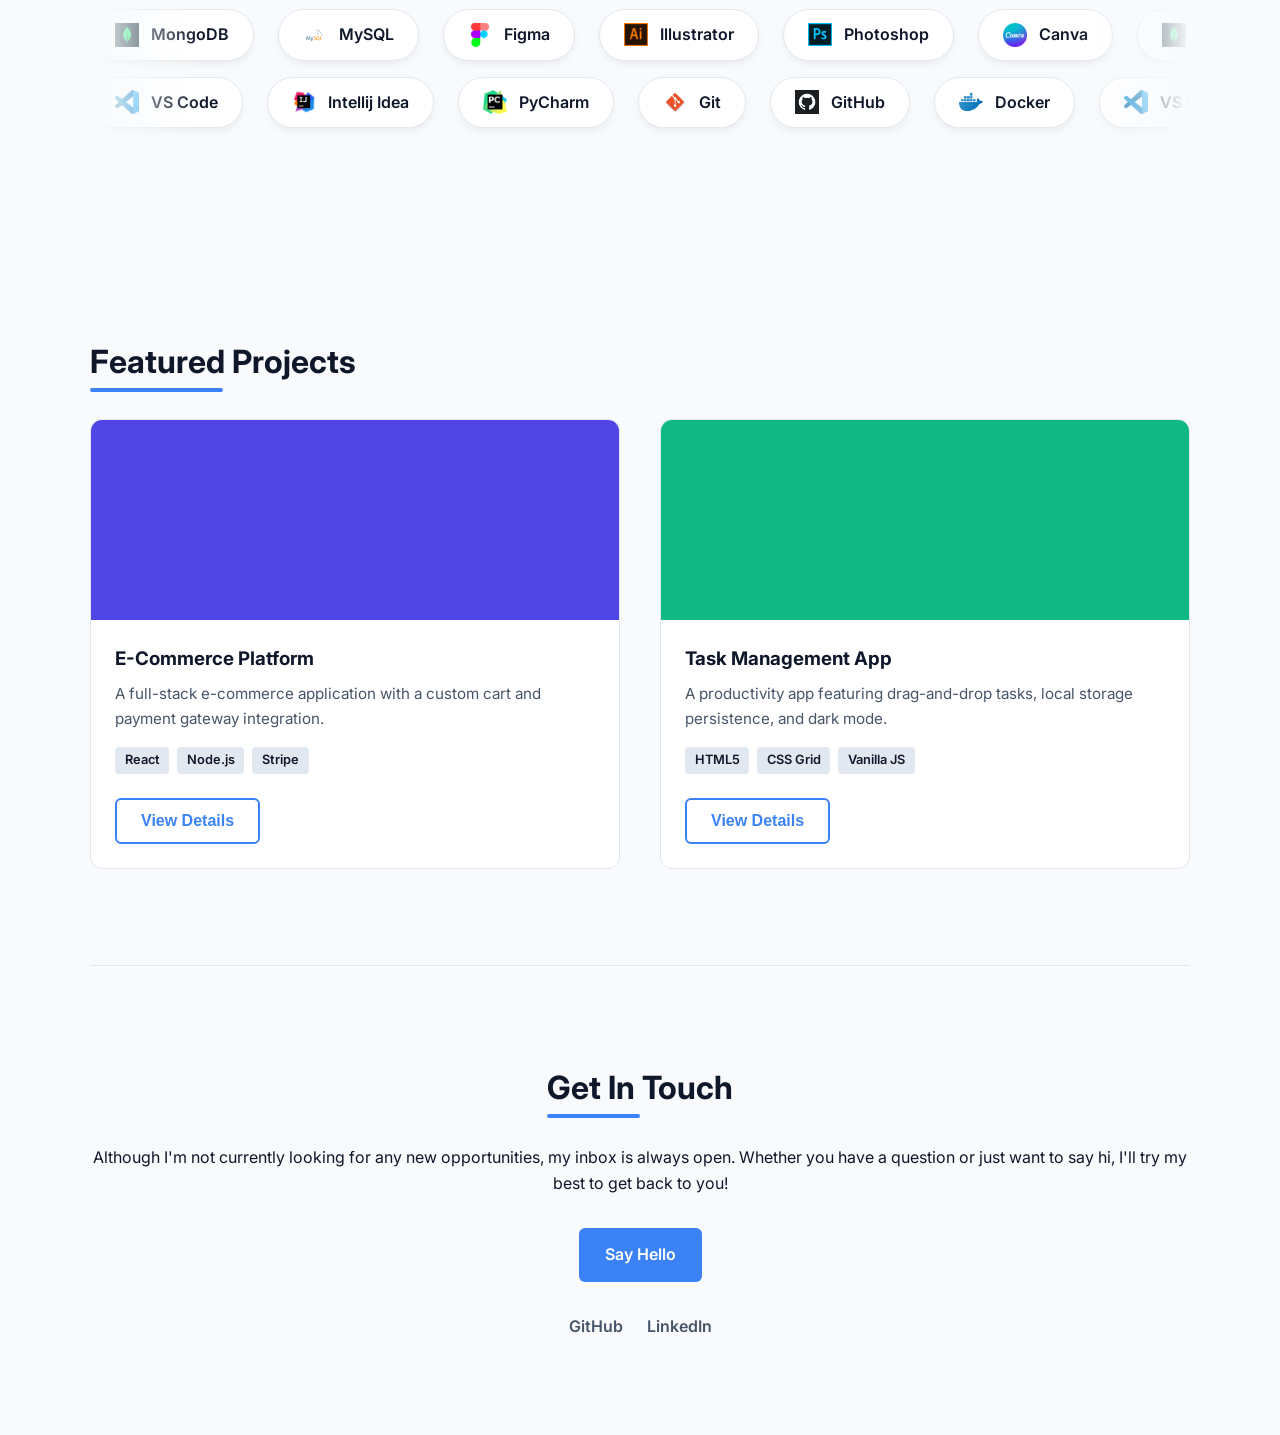
==== commit 4792d15e: "updated readme.md" ====
--- a/Task_1_Portfolio/index.html
+++ b/Task_1_Portfolio/index.html
@@ -180,9 +180,8 @@
             <a href="mailto:hello@janedoe.com" class="btn primary-btn mt-2">Say Hello</a>
             
             <div class="socials mt-2">
-                <a href="#" target="_blank">GitHub</a>
-                <a href="#" target="_blank">LinkedIn</a>
-                <a href="#" target="_blank">Twitter</a>
+                <a href="https://github.com/janith230528" target="_blank">GitHub</a>
+                <a href="https://www.linkedin.com/in/janith-warapitiya/" target="_blank">LinkedIn</a>
             </div>
         </footer>
     </main>
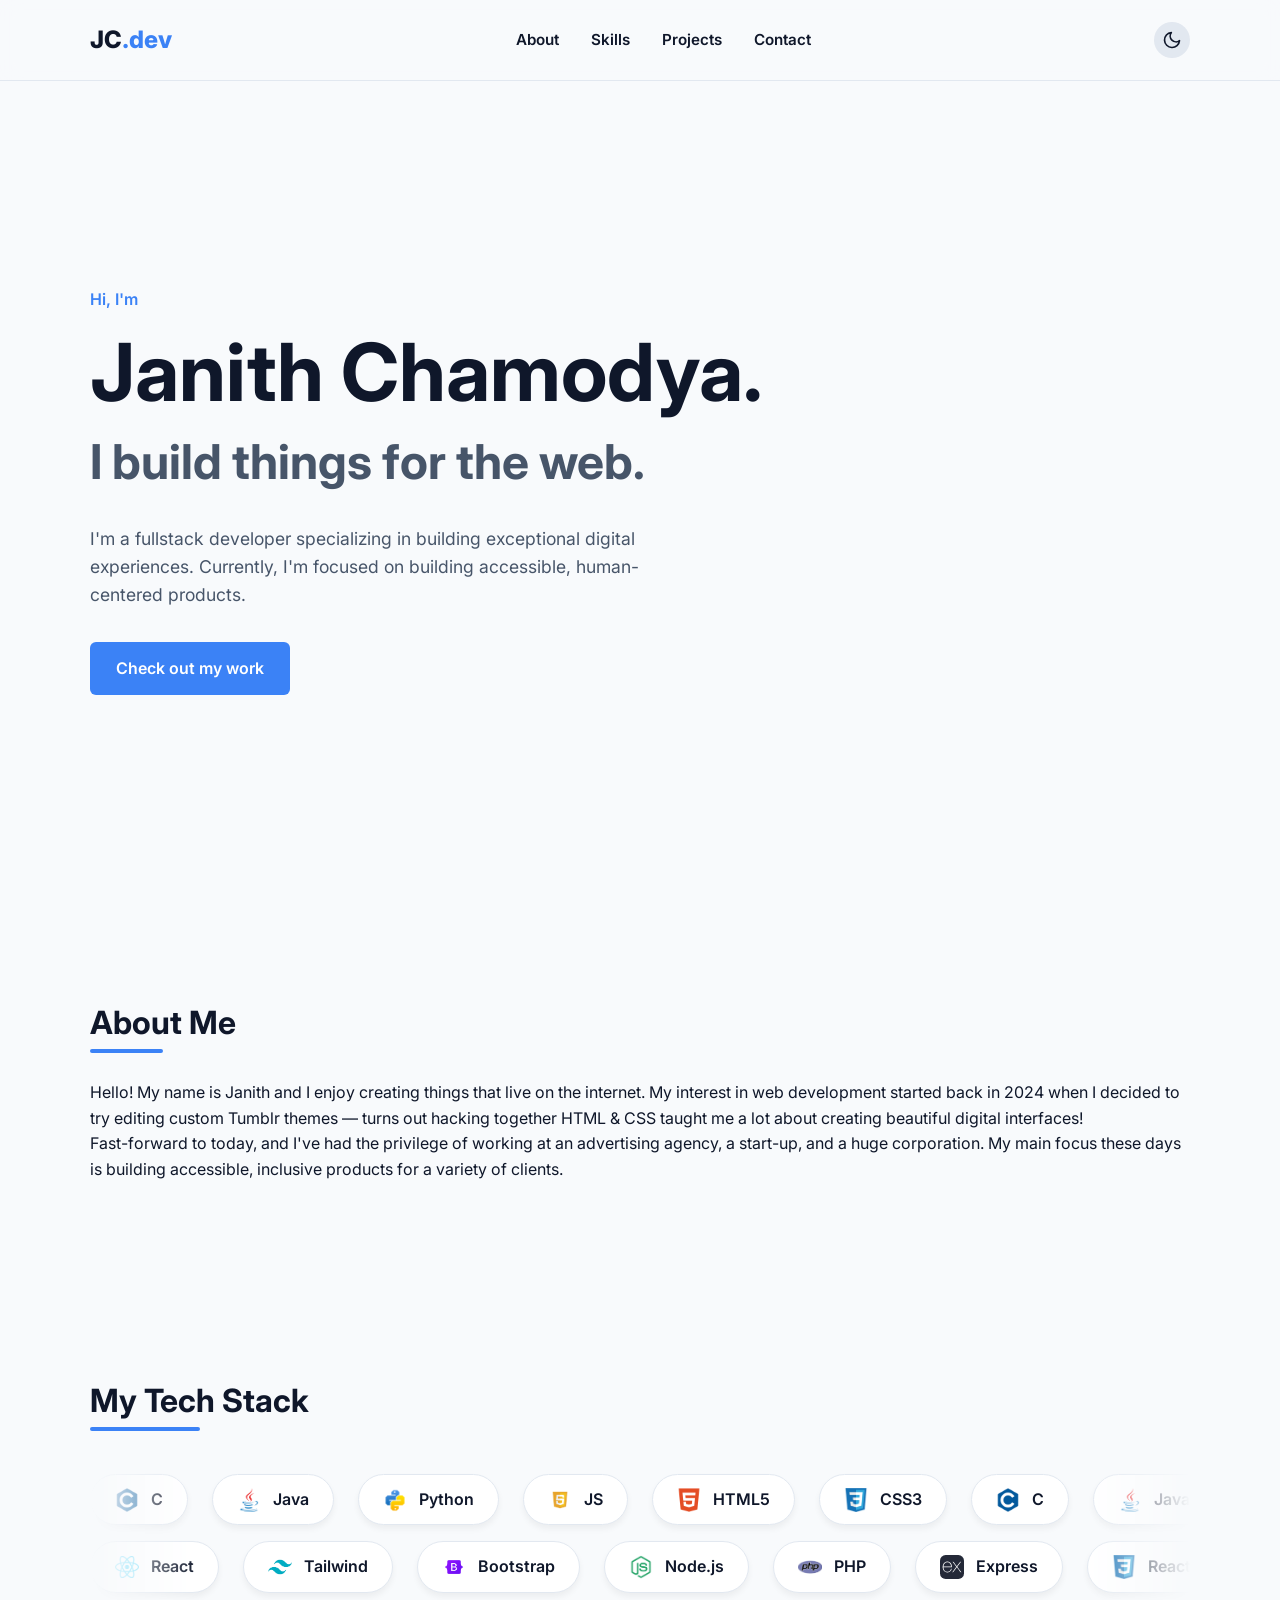
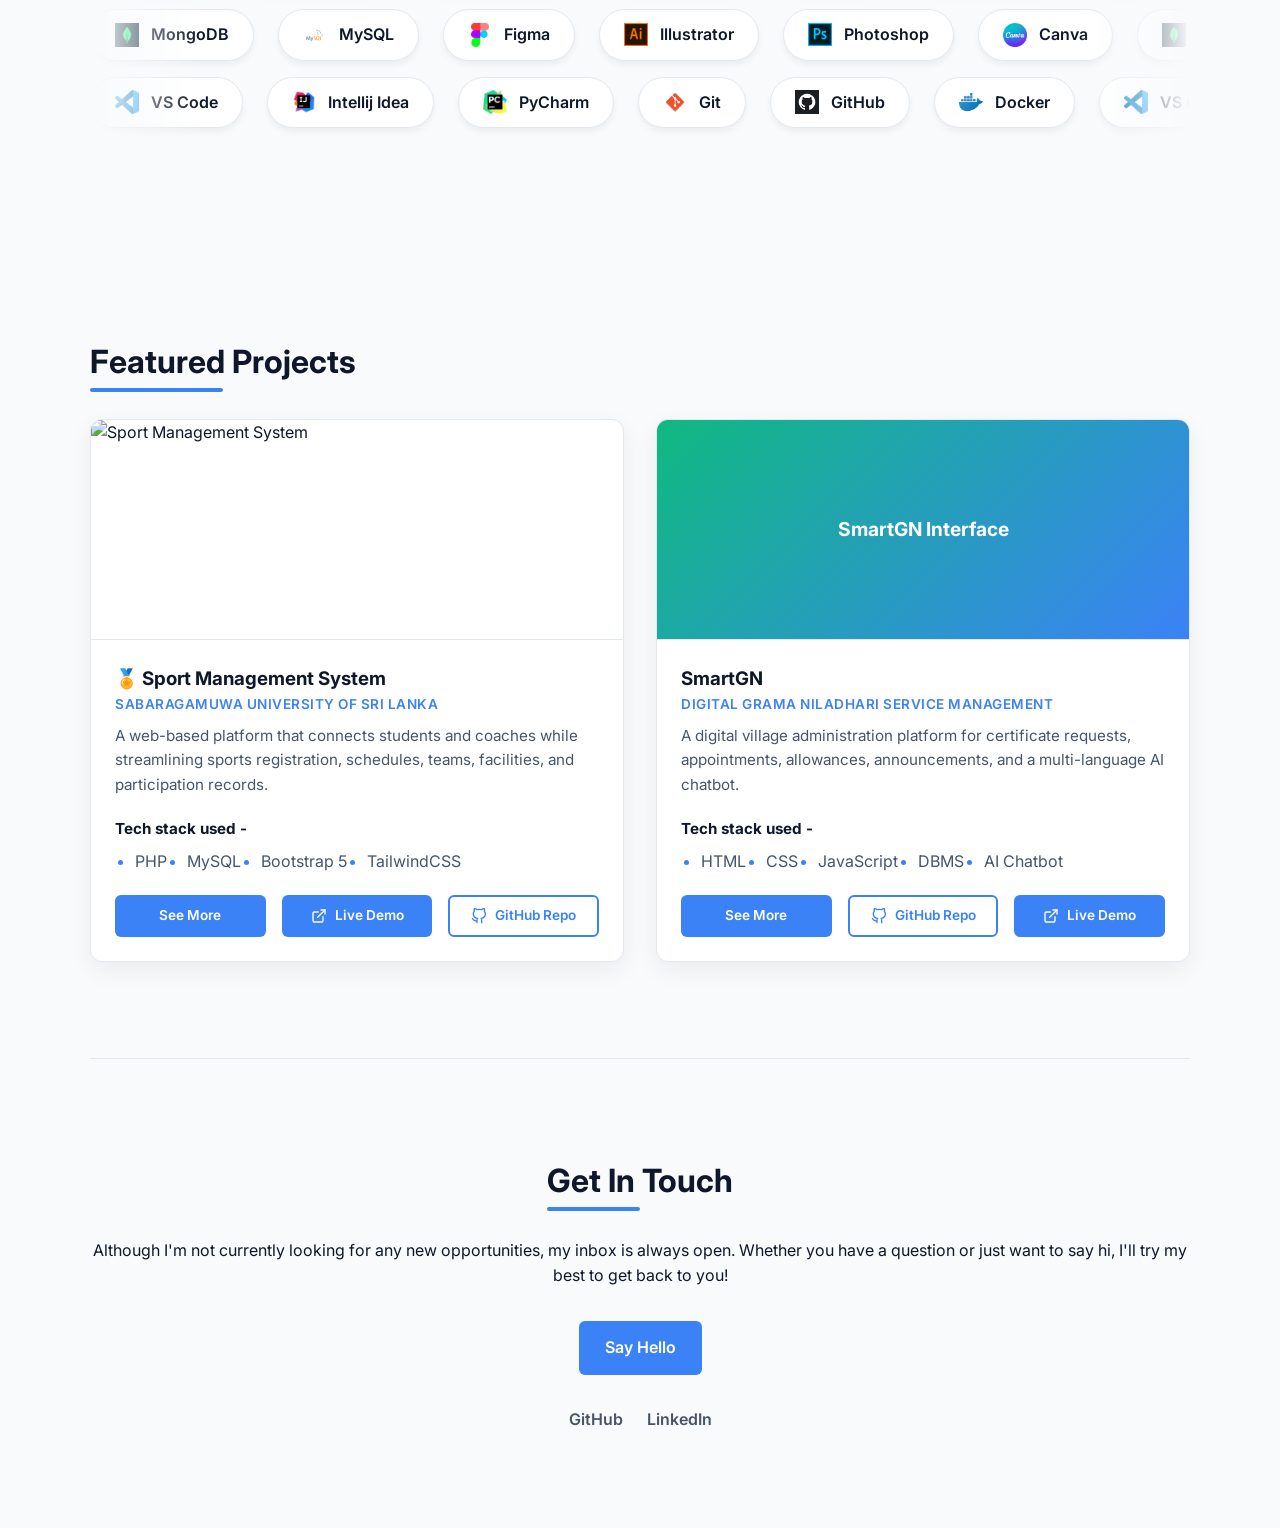
==== commit 2de9729e: "updated projects section" ====
--- a/Task_1_Portfolio/index.html
+++ b/Task_1_Portfolio/index.html
@@ -144,29 +144,74 @@
             <h2 class="section-title">Featured Projects</h2>
             <div class="projects-grid">
                 
-                <!-- Project 1 -->
+                <!-- Project 1: Sports Management System -->
                 <article class="project-card">
-                    <div class="project-image" style="background-color: #4F46E5;"></div>
+                    <img src="https://github.com/LuthiraPeiris/sports-management-system/blob/b3feaaf6de209317628197e11fa55bcbe15f9c56/images3/readme/1.png?raw=true" alt="Sport Management System" class="project-img">
+                    
                     <div class="project-info">
-                        <h3>E-Commerce Platform</h3>
-                        <p>A full-stack e-commerce application with a custom cart and payment gateway integration.</p>
-                        <div class="project-tags">
-                            <span>React</span><span>Node.js</span><span>Stripe</span>
-                        </div>
-                        <button class="btn outline-btn open-modal" data-project="ecommerce">View Details</button>
+                        <h3>🏅 Sport Management System</h3>
+                        <p class="project-subtitle">Sabaragamuwa University of Sri Lanka</p>
+                        <p class="project-desc">
+                            A web-based platform that connects students and coaches while streamlining sports registration, schedules, teams, facilities, and participation records.
+                        </p>
+                        <div class="tech-stack">
+                            <h4>Tech stack used -</h4>
+                            <ul>
+                                <li>PHP</li>
+                                <li>MySQL</li>
+                                <li>Bootstrap 5</li>
+                                <li>TailwindCSS</li>
+                            </ul>
+                        </div>
+                        
+                        <div class="project-actions">
+                            <a href="project-detail.html?id=sports" class="btn primary-btn small-btn">See More</a>
+                            <a href="https://suslsportsclub.infinityfreeapp.com/Sport_Management/Homepage.php" target="_blank" class="btn primary-btn small-btn">
+                                <svg xmlns="http://www.w3.org/2000/svg" width="16" height="16" viewBox="0 0 24 24" fill="none" stroke="currentColor" stroke-width="2" stroke-linecap="round" stroke-linejoin="round"><path d="M18 13v6a2 2 0 0 1-2 2H5a2 2 0 0 1-2-2V8a2 2 0 0 1 2-2h6"></path><polyline points="15 3 21 3 21 9"></polyline><line x1="10" y1="14" x2="21" y2="3"></line></svg>
+                                Live Demo
+                            </a>
+                            <a href="https://github.com/LuthiraPeiris/sports-management-system" target="_blank" class="btn outline-btn small-btn">
+                                <svg xmlns="http://www.w3.org/2000/svg" width="16" height="16" viewBox="0 0 24 24" fill="none" stroke="currentColor" stroke-width="2" stroke-linecap="round" stroke-linejoin="round"><path d="M9 19c-5 1.5-5-2.5-7-3m14 6v-3.87a3.37 3.37 0 0 0-.94-2.61c3.14-.35 6.44-1.54 6.44-7A5.44 5.44 0 0 0 20 4.77 5.07 5.07 0 0 0 19.91 1S18.73.65 16 2.48a13.38 13.38 0 0 0-7 0C6.27.65 5.09 1 5.09 1A5.07 5.07 0 0 0 5 4.77a5.44 5.44 0 0 0-1.5 3.78c0 5.42 3.3 6.61 6.44 7A3.37 3.37 0 0 0 9 18.13V22"></path></svg>
+                                GitHub Repo
+                            </a>
+                        </div>
                     </div>
                 </article>
 
-                <!-- Project 2 -->
+                <!-- Project 2: SmartGN -->
                 <article class="project-card">
-                    <div class="project-image" style="background-color: #10B981;"></div>
+                    <div class="project-img-placeholder" style="background: linear-gradient(135deg, #10b981, #3b82f6); display:flex; align-items:center; justify-content:center; color:white; font-weight:bold; font-size:1.2rem;">
+                        SmartGN Interface
+                    </div>
+                    
                     <div class="project-info">
-                        <h3>Task Management App</h3>
-                        <p>A productivity app featuring drag-and-drop tasks, local storage persistence, and dark mode.</p>
-                        <div class="project-tags">
-                            <span>HTML5</span><span>CSS Grid</span><span>Vanilla JS</span>
-                        </div>
-                        <button class="btn outline-btn open-modal" data-project="task">View Details</button>
+                        <h3>SmartGN</h3>
+                        <p class="project-subtitle">Digital Grama Niladhari Service Management</p>
+                        <p class="project-desc">
+                            A digital village administration platform for certificate requests, appointments, allowances, announcements, and a multi-language AI chatbot.
+                        </p>
+                        <div class="tech-stack">
+                            <h4>Tech stack used -</h4>
+                            <ul>
+                                <li>HTML</li>
+                                <li>CSS</li>
+                                <li>JavaScript</li>
+                                <li>DBMS</li>
+                                <li>AI Chatbot</li>
+                            </ul>
+                        </div>
+                        
+                        <div class="project-actions">
+                            <a href="project-detail.html?id=smartgn" class="btn primary-btn small-btn">See More</a>
+                            <a href="https://github.com/janith230528/SmartGN" target="_blank" rel="noopener" class="btn outline-btn small-btn">
+                                <svg xmlns="http://www.w3.org/2000/svg" width="16" height="16" viewBox="0 0 24 24" fill="none" stroke="currentColor" stroke-width="2" stroke-linecap="round" stroke-linejoin="round"><path d="M9 19c-5 1.5-5-2.5-7-3m14 6v-3.87a3.37 3.37 0 0 0-.94-2.61c3.14-.35 6.44-1.54 6.44-7A5.44 5.44 0 0 0 20 4.77 5.07 5.07 0 0 0 19.91 1S18.73.65 16 2.48a13.38 13.38 0 0 0-7 0C6.27.65 5.09 1 5.09 1A5.07 5.07 0 0 0 5 4.77a5.44 5.44 0 0 0-1.5 3.78c0 5.42 3.3 6.61 6.44 7A3.37 3.37 0 0 0 9 18.13V22"></path></svg>
+                                GitHub Repo
+                            </a>
+                            <a href="https://janith230528.github.io/SmartGN/" target="_blank" rel="noopener" class="btn primary-btn small-btn">
+                                <svg xmlns="http://www.w3.org/2000/svg" width="16" height="16" viewBox="0 0 24 24" fill="none" stroke="currentColor" stroke-width="2" stroke-linecap="round" stroke-linejoin="round"><path d="M18 13v6a2 2 0 0 1-2 2H5a2 2 0 0 1-2-2V8a2 2 0 0 1 2-2h6"></path><polyline points="15 3 21 3 21 9"></polyline><line x1="10" y1="14" x2="21" y2="3"></line></svg>
+                                Live Demo
+                            </a>
+                        </div>
                     </div>
                 </article>
 
@@ -186,19 +231,6 @@
         </footer>
     </main>
 
-    <!-- PROJECT MODAL -->
-    <div id="project-modal" class="modal">
-        <div class="modal-content">
-            <button class="close-modal">&times;</button>
-            <h3 id="modal-title">Project Title</h3>
-            <p id="modal-desc">Project description goes here...</p>
-            <div class="modal-links">
-                <a href="#" id="modal-live" class="btn primary-btn" target="_blank">Live Demo</a>
-                <a href="#" id="modal-code" class="btn outline-btn" target="_blank">Source Code</a>
-            </div>
-        </div>
-    </div>
-
     <script src="script.js"></script>
 </body>
 </html>
--- a/Task_1_Portfolio/style.css
+++ b/Task_1_Portfolio/style.css
@@ -312,59 +312,110 @@
     100% { transform: translateX(0); }
 }
 
-/* --- PROJECTS GRID --- */
+/* --- UPDATED PROJECTS SECTION STYLES --- */
+
 .projects-grid {
     display: grid;
-    grid-template-columns: repeat(auto-fit, minmax(300px, 1fr));
-    gap: 2.5rem;
-}
-
+    grid-template-columns: repeat(2, minmax(0, 1fr));
+    gap: 2rem;
+}
+
+.project-img {
+    width: 100%;
+    height: 220px;
+    object-fit: cover; /* Ensures image fills the box without stretching */
+    border-bottom: 1px solid var(--border);
+}
+
+.project-img-placeholder {
+    width: 100%;
+    height: 220px;
+    border-bottom: 1px solid var(--border);
+}
+
+.project-subtitle {
+    font-size: 0.85rem;
+    color: var(--primary);
+    font-weight: 600;
+    margin-bottom: 0.5rem;
+    text-transform: uppercase;
+    letter-spacing: 0.5px;
+}
+
+.project-desc {
+    font-size: 0.95rem;
+    color: var(--text-muted);
+    margin-bottom: 1.25rem;
+    /* Keeps cards uniform in height */
+    display: -webkit-box;
+    line-clamp: 4;
+    -webkit-line-clamp: 4;
+    -webkit-box-orient: vertical;
+    overflow: hidden;
+}
+
+.tech-stack {
+    margin-bottom: 1.25rem;
+}
+
+.tech-stack h4 {
+    font-size: 0.95rem;
+    margin-bottom: 0.5rem;
+    color: var(--text-main);
+}
+
+.tech-stack ul {
+    display: flex;
+    flex-wrap: wrap;
+    gap: 0.5rem 1.25rem;
+    padding-left: 1.25rem;
+    color: var(--text-muted);
+}
+
+.tech-stack li::marker {
+    color: var(--primary);
+}
+
+.project-actions {
+    display: flex;
+    gap: 1rem;
+    margin-top: auto; /* Pushes buttons to the bottom if cards stretch */
+}
+
+/* Smaller Buttons for Cards */
+.small-btn {
+    padding: 0.5rem 1rem;
+    font-size: 0.85rem;
+    display: inline-flex;
+    align-items: center;
+    gap: 0.5rem; /* Space between SVG icon and text */
+    flex: 1; /* Makes buttons equal width */
+    justify-content: center;
+}
+
+/* Adjust project card to flexbox to align buttons at bottom */
 .project-card {
-    background-color: var(--bg-card);
+    display: flex;
+    flex-direction: column;
+    min-width: 0;
+    overflow: hidden;
+    background: var(--bg-card);
+    border: 1px solid var(--border);
     border-radius: 12px;
-    overflow: hidden;
-    border: 1px solid var(--border);
-    transition: transform 0.3s;
+    box-shadow: 0 8px 24px rgba(15, 23, 42, 0.06);
+    transition: transform 0.25s ease, box-shadow 0.25s ease;
 }
 
 .project-card:hover {
-    transform: translateY(-8px);
-    box-shadow: 0 15px 30px rgba(0,0,0,0.1);
-}
-
-.project-image {
-    height: 200px;
-    width: 100%;
-    /* In a real project, use an actual image tag here */
+    transform: translateY(-6px);
+    box-shadow: 0 16px 32px rgba(15, 23, 42, 0.12);
 }
 
 .project-info {
-    padding: 1.5rem;
-}
-
-.project-info h3 {
-    margin-bottom: 0.5rem;
-}
-
-.project-info p {
-    color: var(--text-muted);
-    font-size: 0.95rem;
-    margin-bottom: 1rem;
-}
-
-.project-tags {
-    display: flex;
-    gap: 0.5rem;
-    flex-wrap: wrap;
-    margin-bottom: 1.5rem;
-}
-
-.project-tags span {
-    font-size: 0.8rem;
-    background-color: var(--border);
-    padding: 0.2rem 0.6rem;
-    border-radius: 4px;
-    font-weight: 600;
+    display: flex;
+    flex-direction: column;
+    flex-grow: 1; /* Ensures info section takes up remaining space */
+    padding: 1.5rem; /* Ensures info section takes up remaining space */
 }
 
 /* --- FOOTER / CONTACT --- */
@@ -436,8 +487,88 @@
     margin-top: 1.5rem;
 }
 
+/* --- PROJECT DETAIL PAGE --- */
+.project-detail {
+    max-width: 900px;
+}
+
+.project-detail-hero {
+    display: grid;
+    grid-template-columns: minmax(0, 1.35fr) minmax(260px, 0.65fr);
+    gap: 2.5rem;
+    align-items: start;
+}
+
+.project-detail-image {
+    width: 100%;
+    max-height: 430px;
+    object-fit: cover;
+    border: 1px solid var(--border);
+    border-radius: 12px;
+    box-shadow: 0 16px 40px rgba(15, 23, 42, 0.12);
+}
+
+.project-detail-placeholder {
+    min-height: 320px;
+    display: flex;
+    align-items: center;
+    justify-content: center;
+    border-radius: 12px;
+    color: #ffffff;
+    font-size: 1.5rem;
+    font-weight: 800;
+}
+
+.project-detail-copy h1 {
+    font-size: clamp(2rem, 5vw, 3.25rem);
+    margin: 0.5rem 0 1rem;
+}
+
+.project-detail-copy p {
+    color: var(--text-muted);
+    margin-bottom: 1.5rem;
+}
+
+.project-detail-meta {
+    display: grid;
+    gap: 1.25rem;
+    margin: 2.5rem 0;
+}
+
+.project-detail-meta h2 {
+    font-size: 1.15rem;
+    margin-bottom: 0.35rem;
+}
+
+.project-detail-actions {
+    display: flex;
+    flex-wrap: wrap;
+    gap: 1rem;
+}
+
+.back-link {
+    display: inline-flex;
+    color: var(--primary);
+    text-decoration: none;
+    font-weight: 700;
+    margin-bottom: 1.5rem;
+}
+
 /* --- RESPONSIVE MEDIA QUERIES (Mobile First approach) --- */
 @media (max-width: 768px) {
+    .projects-grid {
+        grid-template-columns: 1fr;
+    }
+
+    .project-detail-hero {
+        grid-template-columns: 1fr;
+        gap: 1.5rem;
+    }
+
+    .project-detail-placeholder {
+        min-height: 220px;
+    }
+
     .nav-links {
         display: none; /* Hide by default on mobile */
         position: absolute;
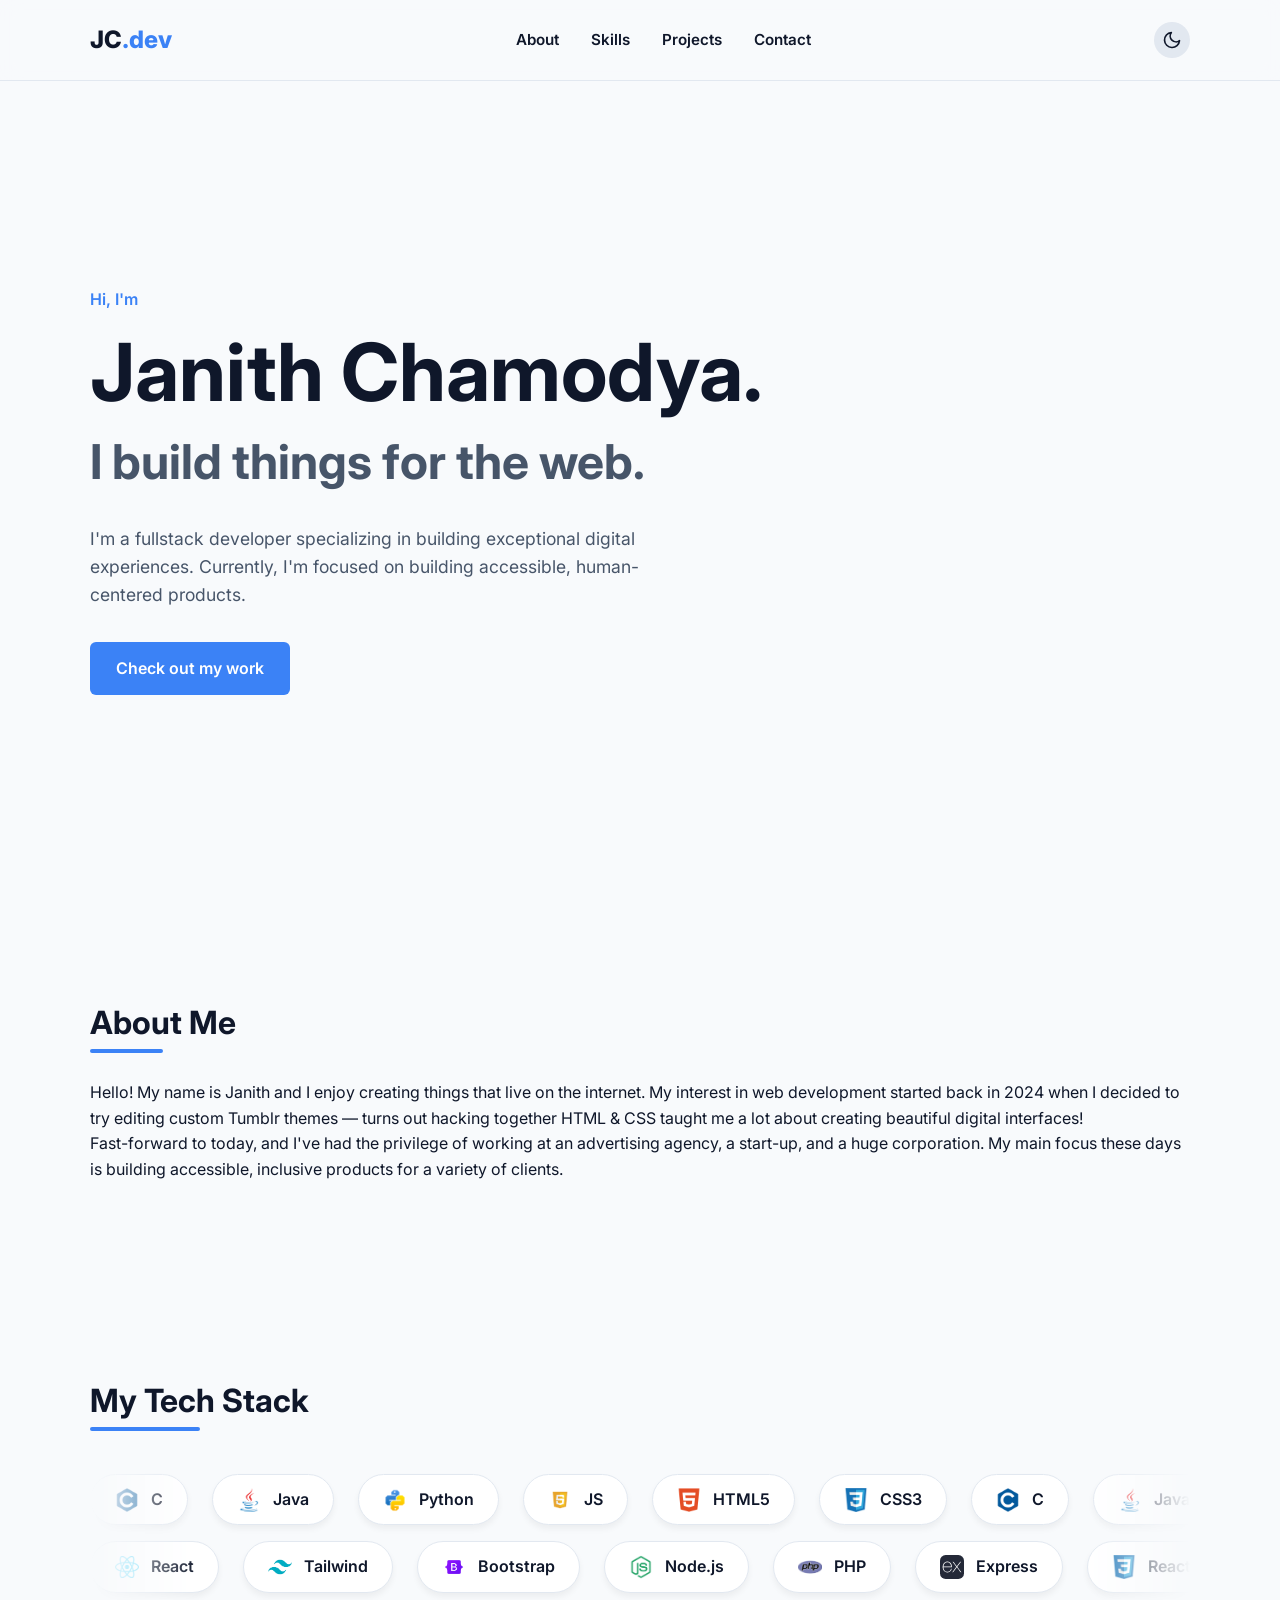
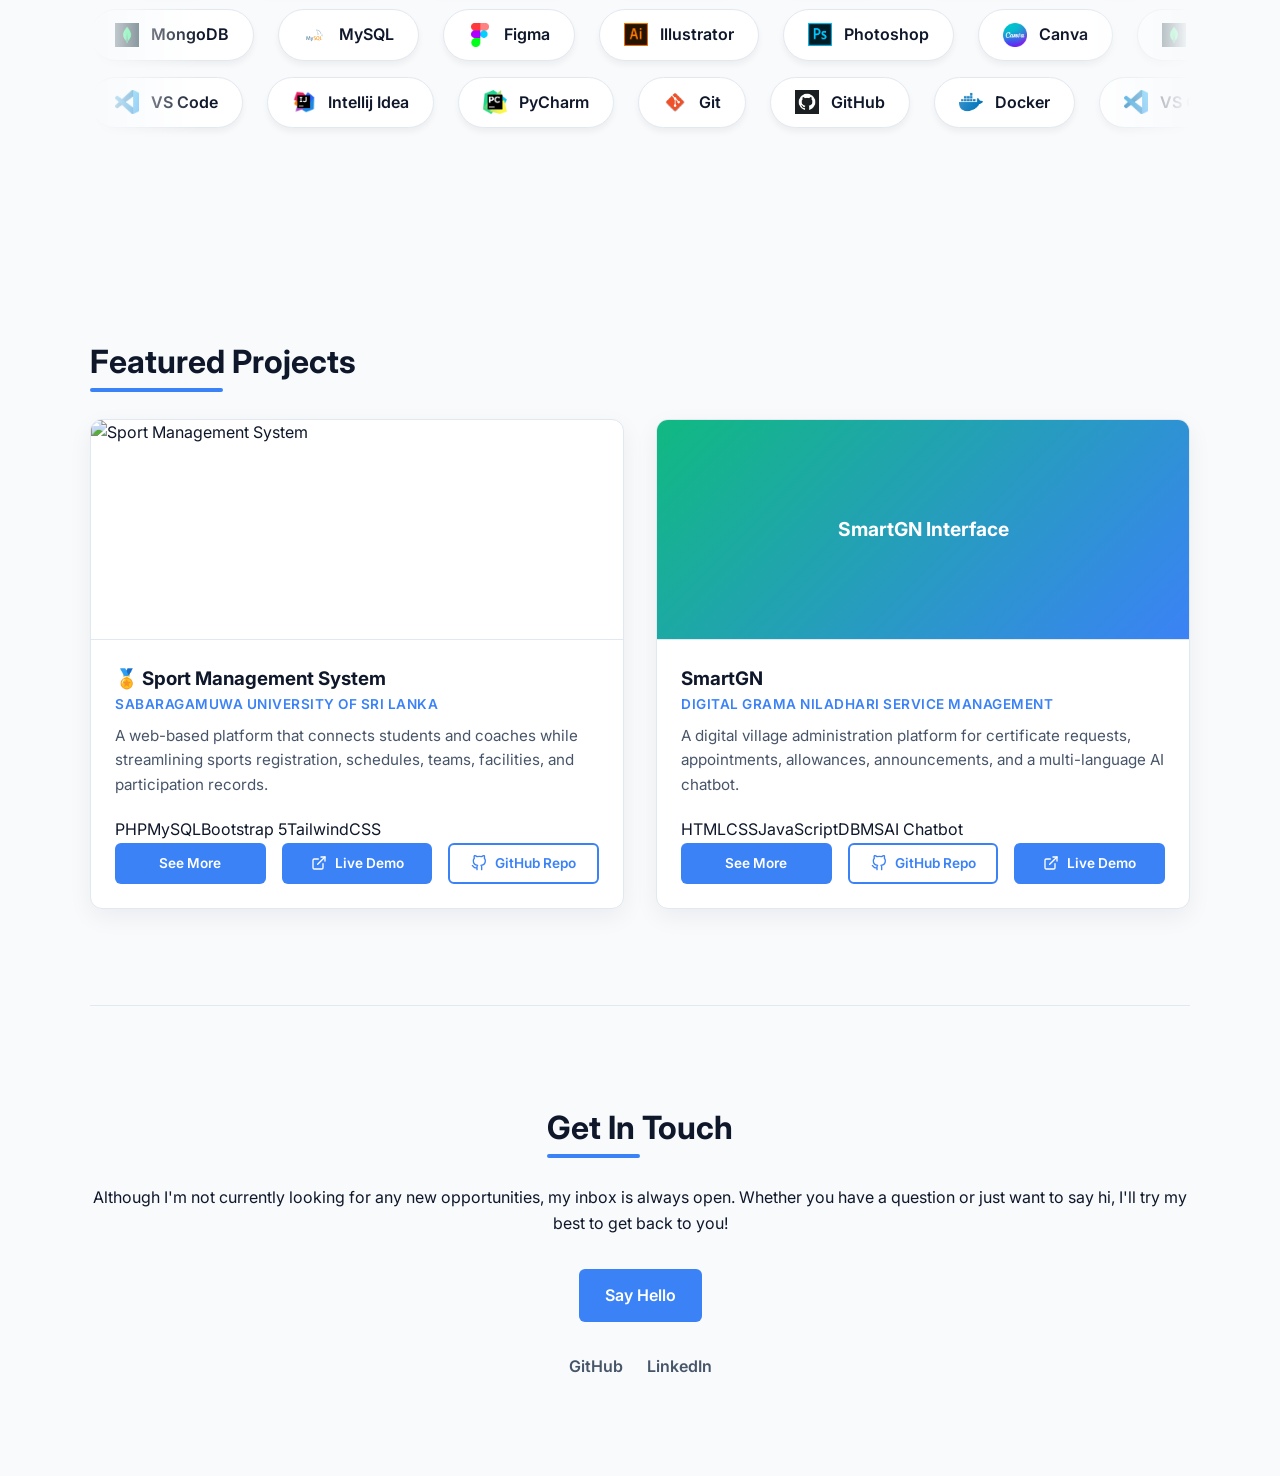
==== commit c0df3136: "updated projects section" ====
--- a/Task_1_Portfolio/index.html
+++ b/Task_1_Portfolio/index.html
@@ -154,14 +154,8 @@
                         <p class="project-desc">
                             A web-based platform that connects students and coaches while streamlining sports registration, schedules, teams, facilities, and participation records.
                         </p>
-                        <div class="tech-stack">
-                            <h4>Tech stack used -</h4>
-                            <ul>
-                                <li>PHP</li>
-                                <li>MySQL</li>
-                                <li>Bootstrap 5</li>
-                                <li>TailwindCSS</li>
-                            </ul>
+                        <div class="project-tags">
+                            <span>PHP</span><span>MySQL</span><span>Bootstrap 5</span><span>TailwindCSS</span>
                         </div>
                         
                         <div class="project-actions">
@@ -170,7 +164,7 @@
                                 <svg xmlns="http://www.w3.org/2000/svg" width="16" height="16" viewBox="0 0 24 24" fill="none" stroke="currentColor" stroke-width="2" stroke-linecap="round" stroke-linejoin="round"><path d="M18 13v6a2 2 0 0 1-2 2H5a2 2 0 0 1-2-2V8a2 2 0 0 1 2-2h6"></path><polyline points="15 3 21 3 21 9"></polyline><line x1="10" y1="14" x2="21" y2="3"></line></svg>
                                 Live Demo
                             </a>
-                            <a href="https://github.com/LuthiraPeiris/sports-management-system" target="_blank" class="btn outline-btn small-btn">
+                            <a href="https://github.com/janith230528/sports-management-system" target="_blank" class="btn outline-btn small-btn">
                                 <svg xmlns="http://www.w3.org/2000/svg" width="16" height="16" viewBox="0 0 24 24" fill="none" stroke="currentColor" stroke-width="2" stroke-linecap="round" stroke-linejoin="round"><path d="M9 19c-5 1.5-5-2.5-7-3m14 6v-3.87a3.37 3.37 0 0 0-.94-2.61c3.14-.35 6.44-1.54 6.44-7A5.44 5.44 0 0 0 20 4.77 5.07 5.07 0 0 0 19.91 1S18.73.65 16 2.48a13.38 13.38 0 0 0-7 0C6.27.65 5.09 1 5.09 1A5.07 5.07 0 0 0 5 4.77a5.44 5.44 0 0 0-1.5 3.78c0 5.42 3.3 6.61 6.44 7A3.37 3.37 0 0 0 9 18.13V22"></path></svg>
                                 GitHub Repo
                             </a>
@@ -190,24 +184,17 @@
                         <p class="project-desc">
                             A digital village administration platform for certificate requests, appointments, allowances, announcements, and a multi-language AI chatbot.
                         </p>
-                        <div class="tech-stack">
-                            <h4>Tech stack used -</h4>
-                            <ul>
-                                <li>HTML</li>
-                                <li>CSS</li>
-                                <li>JavaScript</li>
-                                <li>DBMS</li>
-                                <li>AI Chatbot</li>
-                            </ul>
+                        <div class="project-tags">
+                            <span>HTML</span><span>CSS</span><span>JavaScript</span><span>DBMS</span><span>AI Chatbot</span>
                         </div>
                         
                         <div class="project-actions">
                             <a href="project-detail.html?id=smartgn" class="btn primary-btn small-btn">See More</a>
-                            <a href="https://github.com/janith230528/SmartGN" target="_blank" rel="noopener" class="btn outline-btn small-btn">
+                            <a href="https://github.com/janith230528/SmartGN-Digital-GN-Service-Management-System" target="_blank" rel="noopener" class="btn outline-btn small-btn">
                                 <svg xmlns="http://www.w3.org/2000/svg" width="16" height="16" viewBox="0 0 24 24" fill="none" stroke="currentColor" stroke-width="2" stroke-linecap="round" stroke-linejoin="round"><path d="M9 19c-5 1.5-5-2.5-7-3m14 6v-3.87a3.37 3.37 0 0 0-.94-2.61c3.14-.35 6.44-1.54 6.44-7A5.44 5.44 0 0 0 20 4.77 5.07 5.07 0 0 0 19.91 1S18.73.65 16 2.48a13.38 13.38 0 0 0-7 0C6.27.65 5.09 1 5.09 1A5.07 5.07 0 0 0 5 4.77a5.44 5.44 0 0 0-1.5 3.78c0 5.42 3.3 6.61 6.44 7A3.37 3.37 0 0 0 9 18.13V22"></path></svg>
                                 GitHub Repo
                             </a>
-                            <a href="https://janith230528.github.io/SmartGN/" target="_blank" rel="noopener" class="btn primary-btn small-btn">
+                            <a href="https://smartgn-digital-gn-service-management-shup.onrender.com/" target="_blank" rel="noopener" class="btn primary-btn small-btn">
                                 <svg xmlns="http://www.w3.org/2000/svg" width="16" height="16" viewBox="0 0 24 24" fill="none" stroke="currentColor" stroke-width="2" stroke-linecap="round" stroke-linejoin="round"><path d="M18 13v6a2 2 0 0 1-2 2H5a2 2 0 0 1-2-2V8a2 2 0 0 1 2-2h6"></path><polyline points="15 3 21 3 21 9"></polyline><line x1="10" y1="14" x2="21" y2="3"></line></svg>
                                 Live Demo
                             </a>
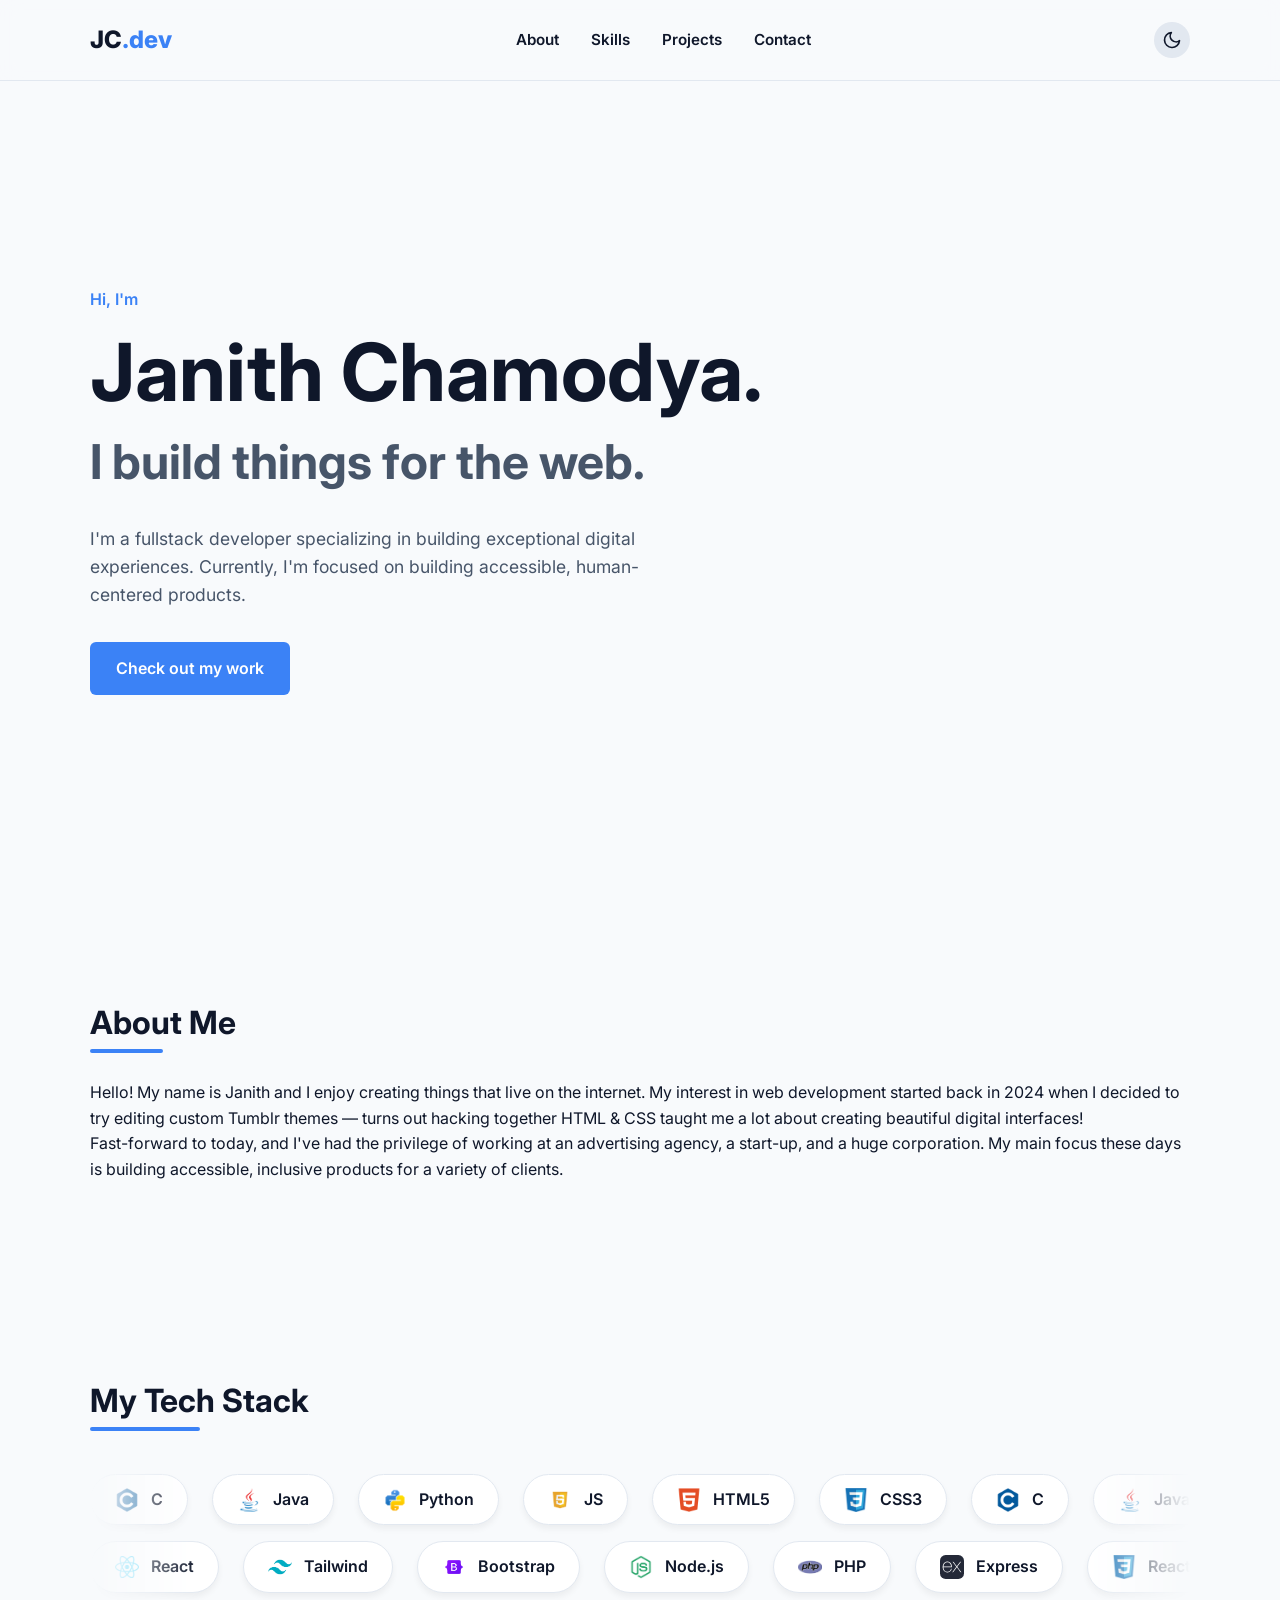
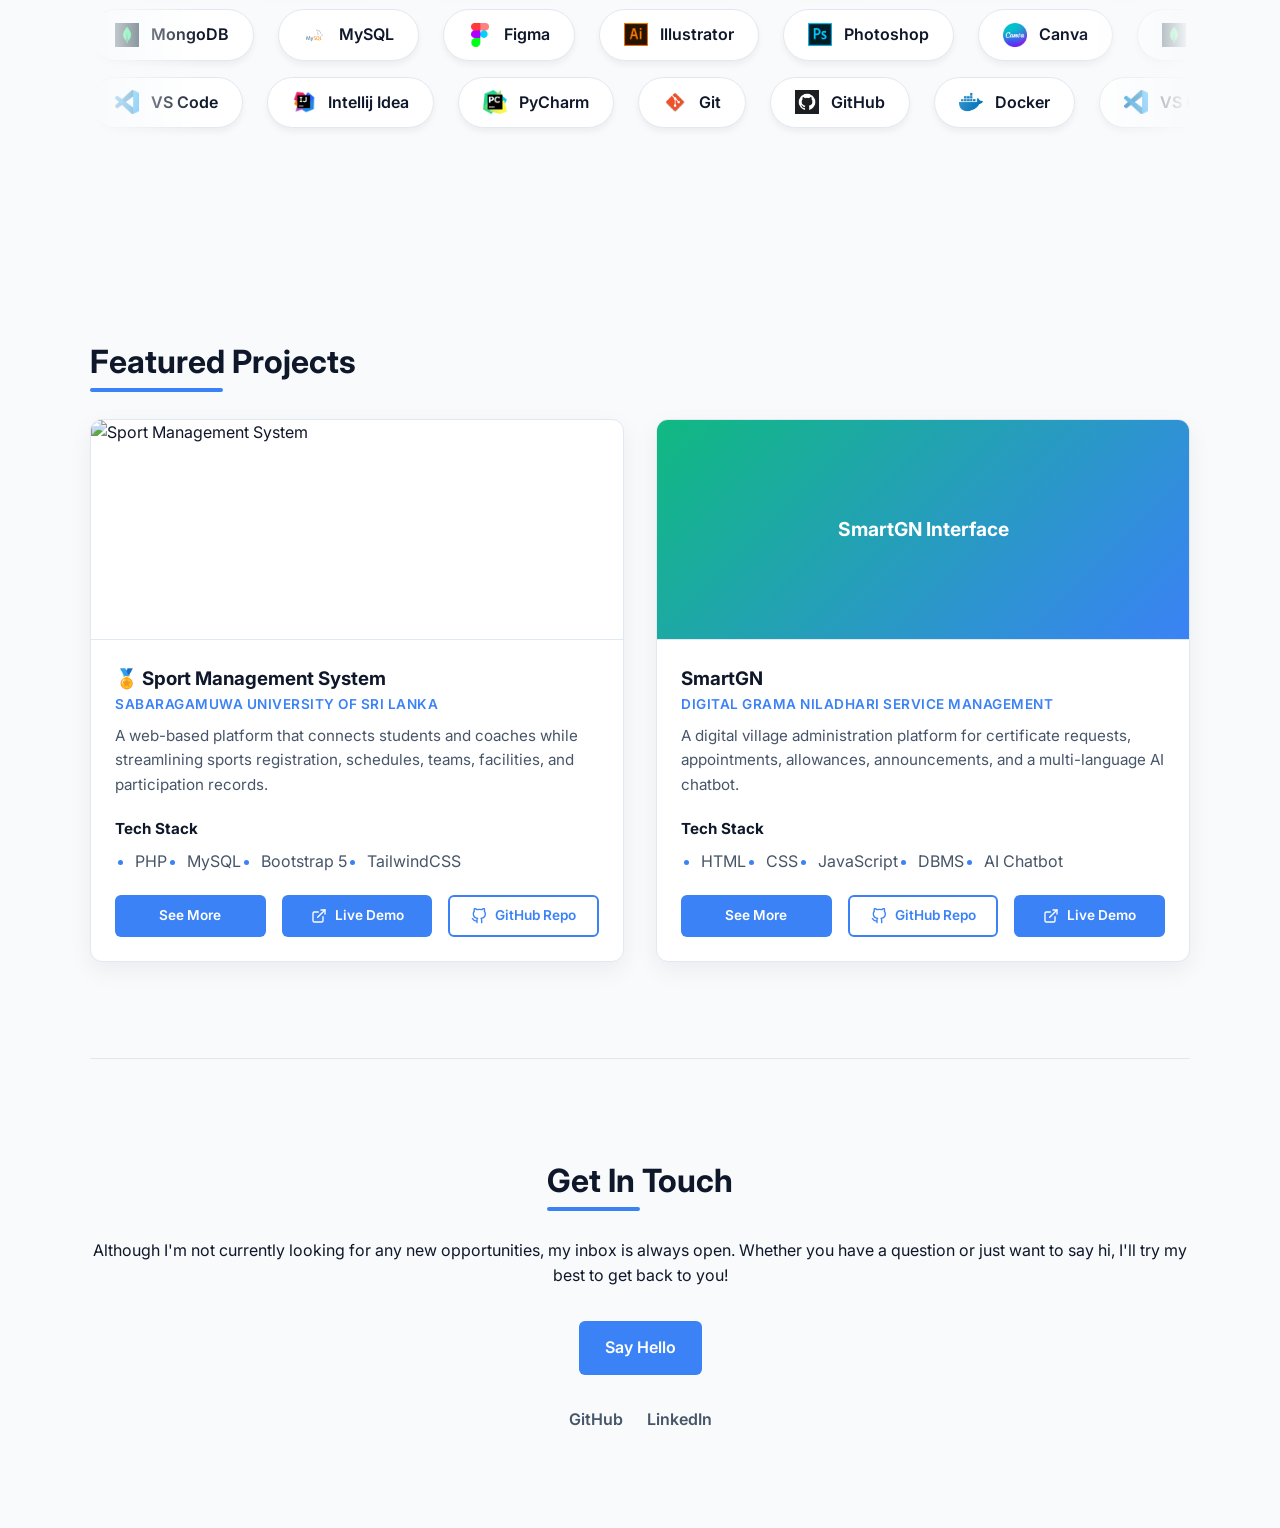
==== commit 92204a09: "updated projects section" ====
--- a/Task_1_Portfolio/index.html
+++ b/Task_1_Portfolio/index.html
@@ -154,8 +154,14 @@
                         <p class="project-desc">
                             A web-based platform that connects students and coaches while streamlining sports registration, schedules, teams, facilities, and participation records.
                         </p>
-                        <div class="project-tags">
-                            <span>PHP</span><span>MySQL</span><span>Bootstrap 5</span><span>TailwindCSS</span>
+                        <div class="tech-stack">
+                            <h4>Tech Stack</h4>
+                            <ul>
+                                <li>PHP</li>
+                                <li>MySQL</li>
+                                <li>Bootstrap 5</li>
+                                <li>TailwindCSS</li>
+                            </ul>
                         </div>
                         
                         <div class="project-actions">
@@ -184,8 +190,15 @@
                         <p class="project-desc">
                             A digital village administration platform for certificate requests, appointments, allowances, announcements, and a multi-language AI chatbot.
                         </p>
-                        <div class="project-tags">
-                            <span>HTML</span><span>CSS</span><span>JavaScript</span><span>DBMS</span><span>AI Chatbot</span>
+                        <div class="tech-stack">
+                            <h4>Tech Stack</h4>
+                            <ul>
+                                <li>HTML</li>
+                                <li>CSS</li>
+                                <li>JavaScript</li>
+                                <li>DBMS</li>
+                                <li>AI Chatbot</li>
+                            </ul>
                         </div>
                         
                         <div class="project-actions">
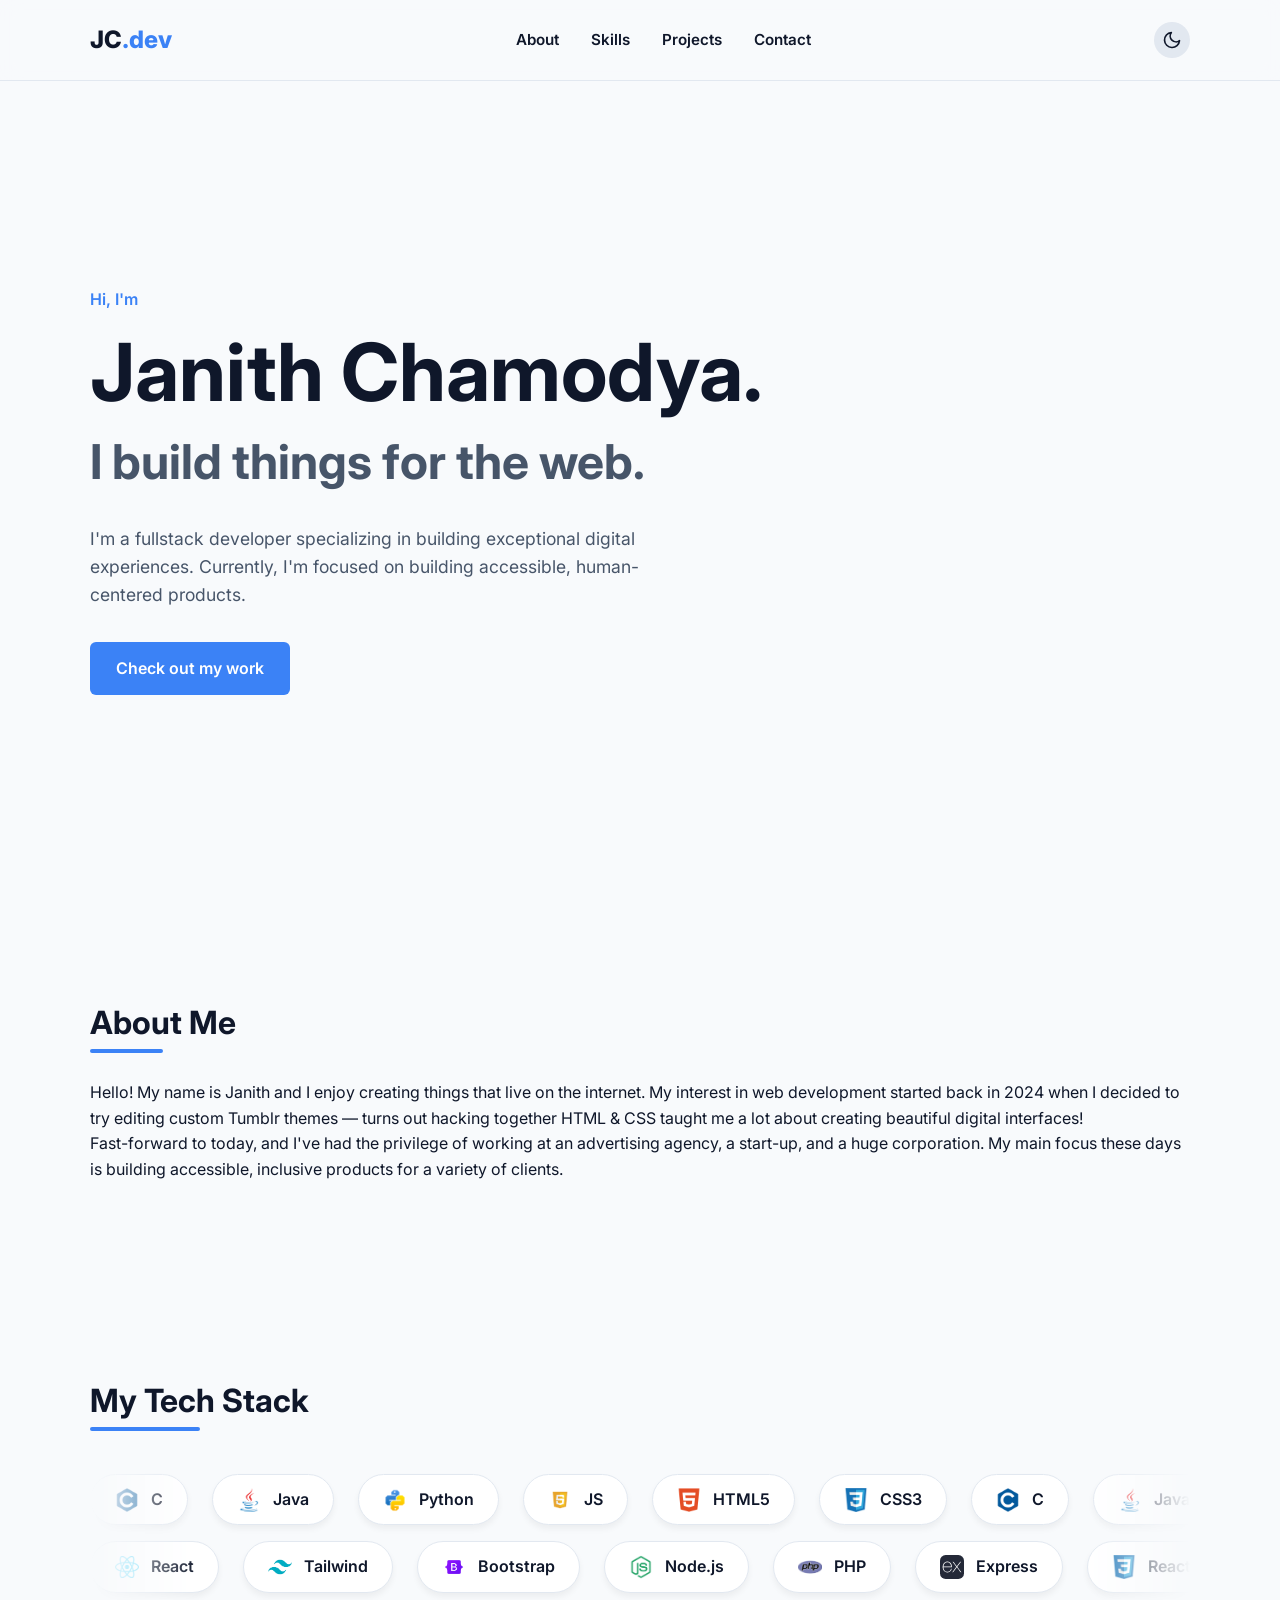
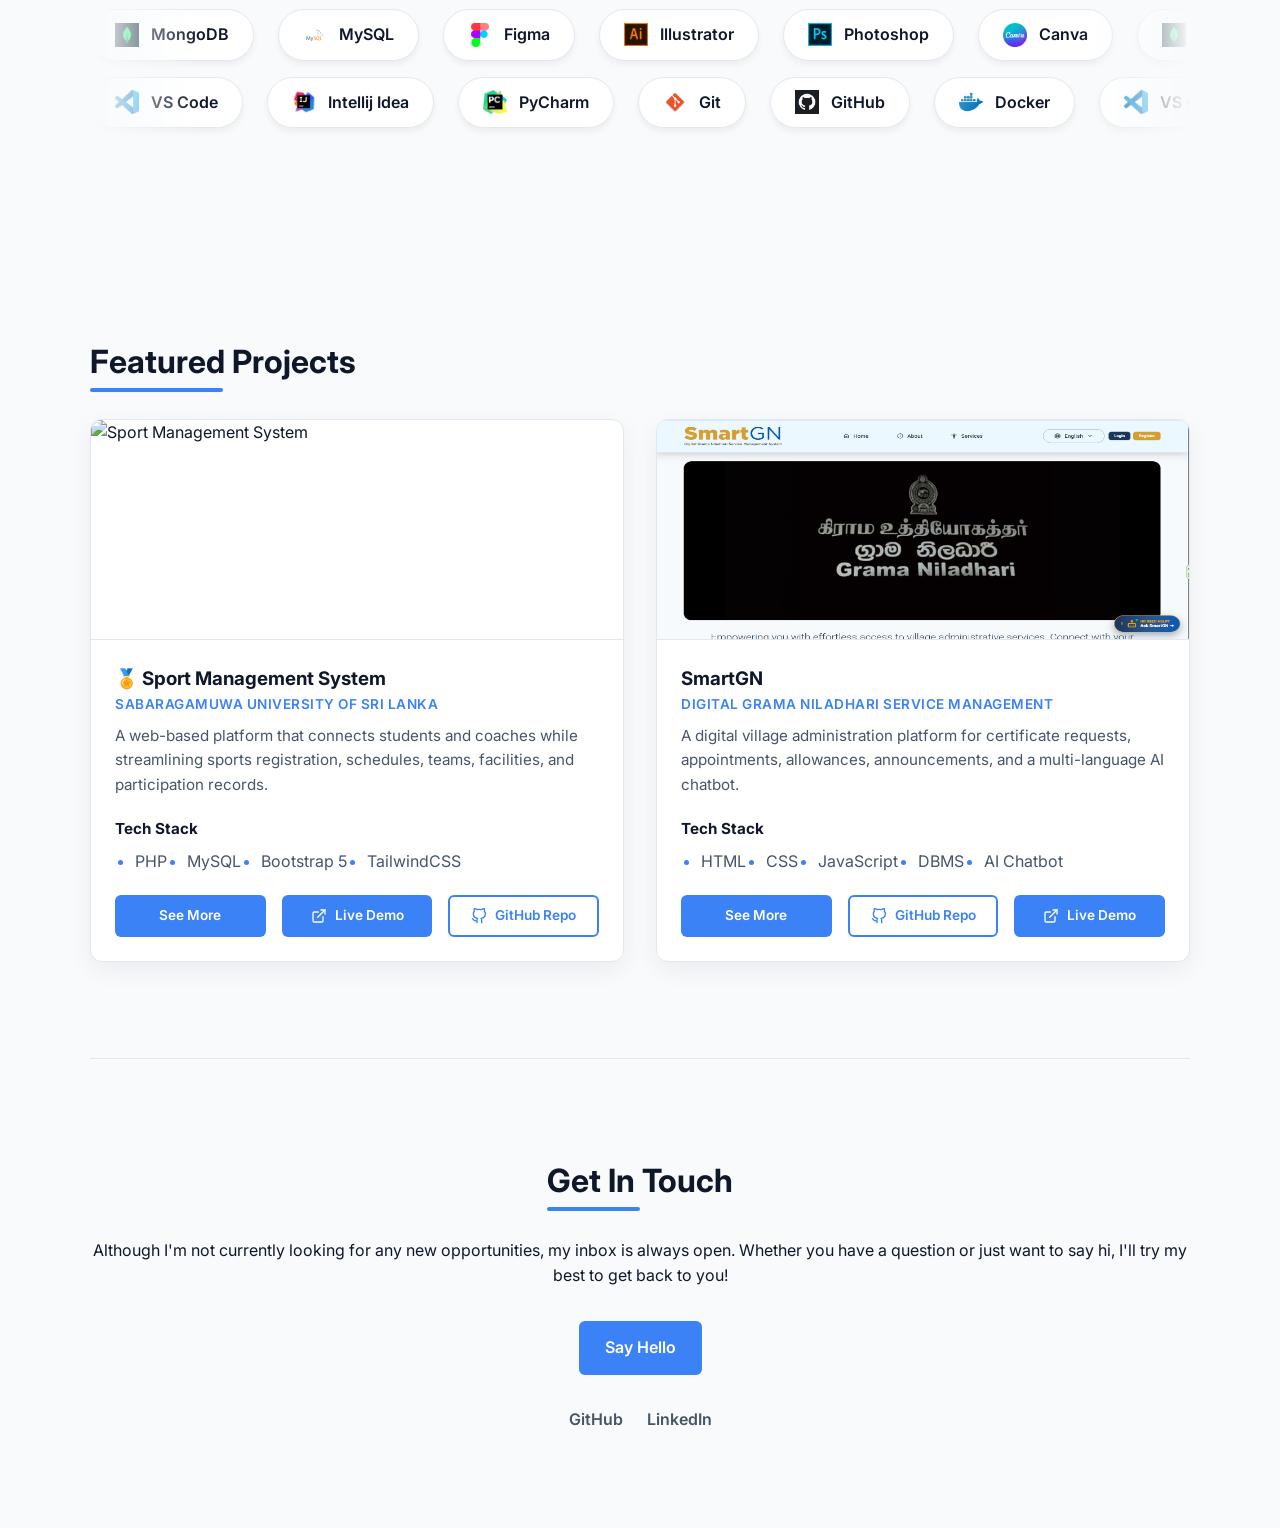
==== commit b14e4031: "updated projects section" ====
--- a/Task_1_Portfolio/index.html
+++ b/Task_1_Portfolio/index.html
@@ -180,9 +180,7 @@
 
                 <!-- Project 2: SmartGN -->
                 <article class="project-card">
-                    <div class="project-img-placeholder" style="background: linear-gradient(135deg, #10b981, #3b82f6); display:flex; align-items:center; justify-content:center; color:white; font-weight:bold; font-size:1.2rem;">
-                        SmartGN Interface
-                    </div>
+                     <img src="./assets/smartgn.png" alt="SmartGN" class="project-img">
                     
                     <div class="project-info">
                         <h3>SmartGN</h3>
--- a/Task_1_Portfolio/style.css
+++ b/Task_1_Portfolio/style.css
@@ -323,7 +323,7 @@
 .project-img {
     width: 100%;
     height: 220px;
-    object-fit: cover; /* Ensures image fills the box without stretching */
+    object-fit:fill; /* Ensures image fills the box without stretching */
     border-bottom: 1px solid var(--border);
 }
 
